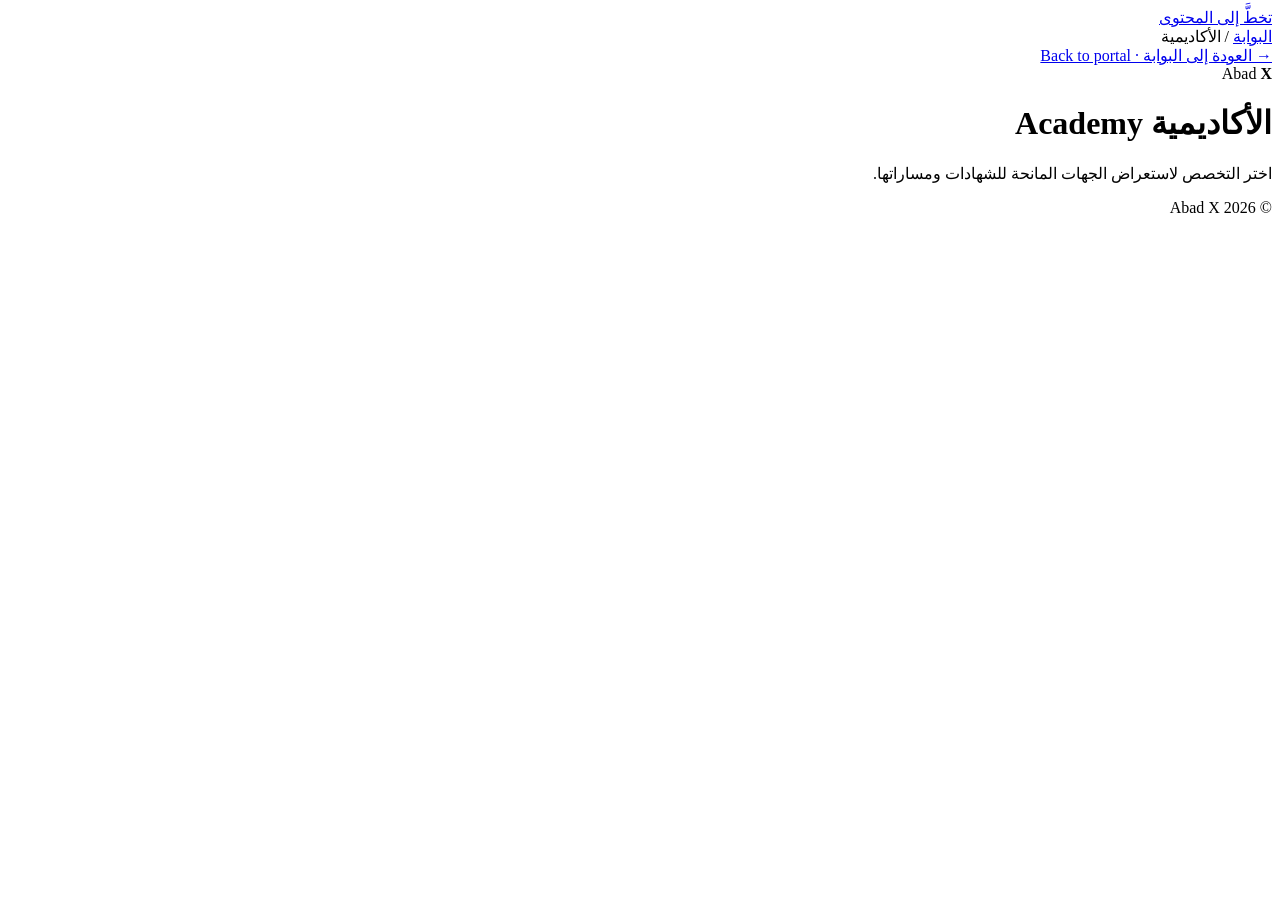
==== academy.html @ d824f5a1 "Bump ?v=83554d6 for labs and topnav cache-bust" ====
<!doctype html><html lang="ar" dir="rtl"><head><meta charset="utf-8"><script>(function(){try{var l=localStorage.getItem("abadx-lang")==="en"?"en":"ar";var h=document.documentElement;h.lang=l;h.dir=l==="en"?"ltr":"rtl";h.setAttribute("data-lang",l)}catch(e){}})()</script><link rel="stylesheet" href="assets/i18n.css"><link rel="stylesheet" href="assets/topnav.css?v=83554d6"><meta name="viewport" content="width=device-width,initial-scale=1">
<title>Abad X | الأكاديمية</title><link rel="icon" href="assets/brand/favicon-32.png" sizes="32x32" type="image/png"><link rel="apple-touch-icon" href="assets/brand/favicon-180.png">
<link href="https://fonts.googleapis.com/css2?family=JetBrains+Mono:wght@400;700&display=swap" rel="stylesheet"><link rel="stylesheet" href="assets/style.css"><link rel="stylesheet" href="assets/academy.css"></head><body data-ax-page="academy">
<a class="skip" href="#main" data-i18n="common.skip">تخطَّ إلى المحتوى</a>
<nav class="topbar" aria-label="مسار التنقل" data-i18n-aria="common.breadcrumb"><div class="crumb"><a href="portal.html" data-i18n="common.portal">البوابة</a> / <span aria-current="page" data-i18n="common.academy">الأكاديمية</span></div><a class="back" href="portal.html"><span class="arr" aria-hidden="true">→</span> العودة إلى البوابة · Back to portal</a></nav>
<main id="main"><header class="head"><div class="wm" aria-hidden="true">Abad <b>X</b></div><h1>الأكاديمية <span class="en">Academy</span></h1><p data-i18n="academy.intro">اختر التخصص لاستعراض الجهات المانحة للشهادات ومساراتها.</p></header>
<ul class="grid" id="list" aria-label="التخصصات" data-i18n-aria="academy.list"></ul></main>
<footer>© 2026 Abad X</footer>
<script src="assets/academy-data.js?v=2"></script><script>
document.getElementById('list').innerHTML=SPECIALTIES.map(s=>`<li><a class="sc" href="specialty.html?s=${s.id}">${emblem(s.icon)}<h2>${s.ar} <span class="en">${s.en}</span></h2><p>${s.dar}<span class="en">${s.den}</span></p><div class="meta"><span>${s.vendors.length} جهات · vendors</span><span class="go" aria-hidden="true">ENTER &gt;</span></div></a></li>`).join('');
</script><script src="assets/topnav.js?v=83554d6"></script><script src="assets/i18n.js"></script></body></html>
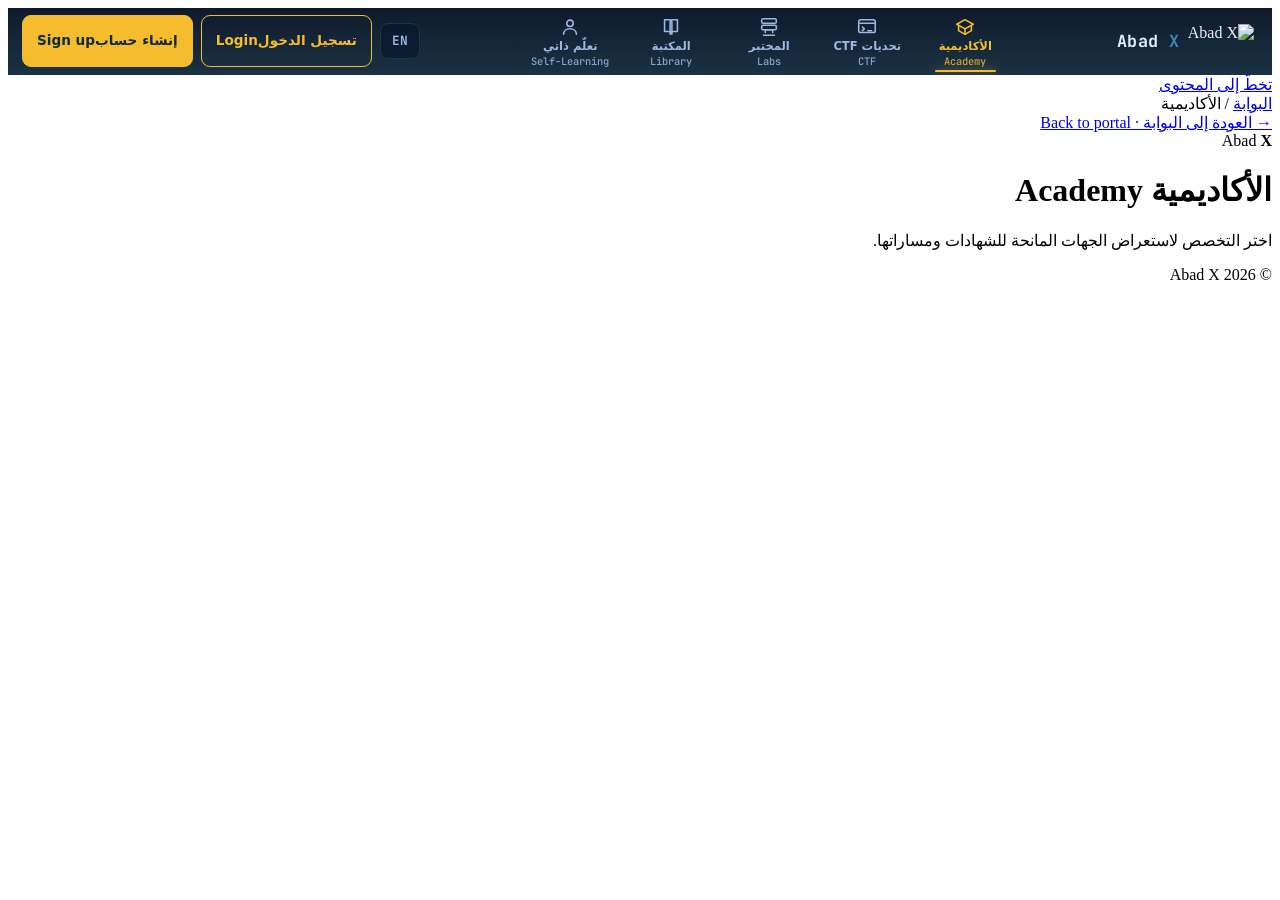
==== commit 83554d6f: "Publish Exam Lab term UI, fullscreen, and site top nav Labs iframe uses /lab/term with mobile keyboa" ====
--- a/academy.html
+++ b/academy.html
@@ -1,4 +1,4 @@
-<!doctype html><html lang="ar" dir="rtl"><head><meta charset="utf-8"><script>(function(){try{var l=localStorage.getItem("abadx-lang")==="en"?"en":"ar";var h=document.documentElement;h.lang=l;h.dir=l==="en"?"ltr":"rtl";h.setAttribute("data-lang",l)}catch(e){}})()</script><link rel="stylesheet" href="assets/i18n.css"><link rel="stylesheet" href="assets/topnav.css?v=83554d6"><meta name="viewport" content="width=device-width,initial-scale=1">
+<!doctype html><html lang="ar" dir="rtl"><head><meta charset="utf-8"><script>(function(){try{var l=localStorage.getItem("abadx-lang")==="en"?"en":"ar";var h=document.documentElement;h.lang=l;h.dir=l==="en"?"ltr":"rtl";h.setAttribute("data-lang",l)}catch(e){}})()</script><link rel="stylesheet" href="assets/i18n.css"><link rel="stylesheet" href="assets/topnav.css"><meta name="viewport" content="width=device-width,initial-scale=1">
 <title>Abad X | الأكاديمية</title><link rel="icon" href="assets/brand/favicon-32.png" sizes="32x32" type="image/png"><link rel="apple-touch-icon" href="assets/brand/favicon-180.png">
 <link href="https://fonts.googleapis.com/css2?family=JetBrains+Mono:wght@400;700&display=swap" rel="stylesheet"><link rel="stylesheet" href="assets/style.css"><link rel="stylesheet" href="assets/academy.css"></head><body data-ax-page="academy">
 <a class="skip" href="#main" data-i18n="common.skip">تخطَّ إلى المحتوى</a>
@@ -8,4 +8,4 @@
 <footer>© 2026 Abad X</footer>
 <script src="assets/academy-data.js?v=2"></script><script>
 document.getElementById('list').innerHTML=SPECIALTIES.map(s=>`<li><a class="sc" href="specialty.html?s=${s.id}">${emblem(s.icon)}<h2>${s.ar} <span class="en">${s.en}</span></h2><p>${s.dar}<span class="en">${s.den}</span></p><div class="meta"><span>${s.vendors.length} جهات · vendors</span><span class="go" aria-hidden="true">ENTER &gt;</span></div></a></li>`).join('');
-</script><script src="assets/topnav.js?v=83554d6"></script><script src="assets/i18n.js"></script></body></html>
+</script><script src="assets/topnav.js"></script><script src="assets/i18n.js"></script></body></html>
--- a/assets/topnav.css
+++ b/assets/topnav.css
@@ -0,0 +1,69 @@
+/* Abad X top nav — TryHackMe-style, gold active #F5BD2D */
+:root{
+  --abad-navy:#0a1628; --abad-navy2:#10293b; --abad-gold:#F5BD2D; --abad-blue:#3f86b3;
+  --abad-line:#1c334d; --abad-text:#e8eefc; --abad-muted:#9db8e0;
+}
+.ax-topnav{position:sticky;top:0;z-index:1000;background:linear-gradient(180deg,rgba(10,22,40,.98),rgba(16,41,59,.96));
+  border-bottom:1px solid var(--abad-line);backdrop-filter:blur(12px);-webkit-backdrop-filter:blur(12px)}
+.ax-topnav-inner{max-width:1280px;margin:0 auto;padding:0 14px;min-height:64px;display:flex;align-items:center;gap:10px}
+.ax-logo{display:flex;align-items:center;gap:8px;text-decoration:none;color:var(--abad-text);flex:none;padding:8px 4px}
+.ax-logo img{height:34px;width:auto;display:block}
+.ax-logo span{font-family:'JetBrains Mono',ui-monospace,monospace;font-weight:700;font-size:1.05rem;letter-spacing:.5px}
+.ax-logo b{color:var(--abad-blue)}
+.ax-tabs{display:flex;align-items:stretch;gap:2px;flex:1;justify-content:center;min-width:0}
+.ax-tab{position:relative;display:flex;flex-direction:column;align-items:center;justify-content:center;gap:3px;
+  min-width:72px;padding:8px 12px;color:var(--abad-muted);text-decoration:none;border:0;background:transparent;
+  font:600 .72rem/1 Cairo,system-ui,sans-serif;cursor:pointer;border-radius:10px;transition:color .15s,background .15s}
+.ax-tab svg{width:22px;height:22px;stroke:currentColor;fill:none;stroke-width:1.7;stroke-linecap:round;stroke-linejoin:round}
+.ax-tab .en{display:block;font-family:'JetBrains Mono',monospace;font-size:.65rem;opacity:.85;font-weight:500}
+.ax-tab:hover{color:#dff2ff;background:rgba(63,134,179,.12)}
+.ax-tab.active{color:var(--abad-gold)}
+.ax-tab.active::after{content:"";position:absolute;left:18%;right:18%;bottom:2px;height:2px;border-radius:2px;background:var(--abad-gold);
+  box-shadow:0 0 8px rgba(245,189,45,.55)}
+.ax-actions{display:flex;align-items:center;gap:8px;flex:none;margin-inline-start:auto}
+.ax-lang{border:1px solid var(--abad-line);background:rgba(6,20,43,.6);color:var(--abad-muted);border-radius:8px;
+  min-width:40px;min-height:36px;padding:4px 10px;font:700 .8rem/1 'JetBrains Mono',monospace;cursor:pointer}
+.ax-lang:hover{border-color:var(--abad-blue);color:#dff2ff}
+.ax-btn{display:inline-flex;align-items:center;justify-content:center;min-height:38px;padding:6px 14px;border-radius:9px;
+  font:700 .85rem/1 Cairo,system-ui,sans-serif;text-decoration:none;white-space:nowrap}
+.ax-btn.login{border:1.5px solid var(--abad-gold);color:var(--abad-gold);background:transparent}
+.ax-btn.login:hover{background:rgba(245,189,45,.1)}
+.ax-btn.signup{border:1.5px solid var(--abad-gold);background:var(--abad-gold);color:#10293b}
+.ax-btn.signup:hover{filter:brightness(1.06)}
+.ax-burger{display:none;border:1px solid var(--abad-line);background:transparent;color:var(--abad-text);
+  width:42px;height:38px;border-radius:9px;cursor:pointer;align-items:center;justify-content:center}
+.ax-burger svg{width:22px;height:22px;stroke:currentColor;fill:none;stroke-width:2}
+/* Labs mega dropdown */
+.ax-drop{position:absolute;top:calc(100% + 6px);left:50%;transform:translateX(-50%);
+  width:min(720px,92vw);background:linear-gradient(180deg,#0d1c30,#10293b);border:1px solid var(--abad-line);
+  border-radius:14px;padding:14px;box-shadow:0 18px 50px rgba(0,0,0,.55);display:none;z-index:1001}
+.ax-tab.has-drop{position:relative}
+.ax-tab.has-drop.open .ax-drop{display:grid;grid-template-columns:1fr 1.2fr;gap:12px}
+.ax-drop h4{margin:0 0 8px;font-size:.95rem;color:#dff2ff}
+.ax-drop p{margin:0;color:var(--abad-muted);font-size:.82rem}
+.ax-drop a{display:block;padding:10px 12px;border-radius:10px;border:1px solid transparent;color:var(--abad-text);text-decoration:none}
+.ax-drop a:hover{border-color:rgba(245,189,45,.45);background:rgba(245,189,45,.06)}
+.ax-drop .path{font-family:'JetBrains Mono',monospace;font-size:.7rem;color:var(--abad-gold);margin-bottom:4px}
+.ax-drop-side{border-inline-start:1px solid var(--abad-line);padding-inline-start:12px}
+.ax-mobile{display:none}
+@media (max-width:900px){
+  .ax-tabs,.ax-actions .ax-btn{display:none}
+  .ax-burger{display:inline-flex}
+  .ax-topnav.open .ax-mobile{display:block}
+  .ax-mobile{position:absolute;left:0;right:0;top:100%;background:#0a1628;border-bottom:1px solid var(--abad-line);padding:10px 14px 16px}
+  .ax-mobile a,.ax-mobile button.ax-mtab{display:flex;align-items:center;gap:10px;width:100%;padding:12px 10px;border:0;border-radius:10px;
+    background:transparent;color:var(--abad-text);text-decoration:none;font:600 .95rem Cairo,system-ui,sans-serif;text-align:start}
+  .ax-mobile a:hover,.ax-mobile button.ax-mtab:hover{background:rgba(63,134,179,.12)}
+  .ax-mobile a.active{color:var(--abad-gold)}
+  .ax-mobile .ax-mactions{display:flex;gap:8px;margin-top:10px}
+  .ax-mobile .ax-mactions .ax-btn{flex:1;display:inline-flex}
+  .ax-mobile .ax-msub{margin:0 0 8px 28px;padding:8px 10px;border-inline-start:2px solid var(--abad-gold);display:block;color:var(--abad-muted);font-size:.85rem}
+}
+body.has-ax-nav{padding-top:0}
+
+/* hide legacy floaters when topnav is mounted */
+body.has-ax-nav > a.out,
+body.has-ax-nav .lang-fab,
+body.has-ax-nav button.lang-toggle,
+body.has-ax-nav #langFab,
+body.has-ax-nav .i18n-fab{display:none!important}
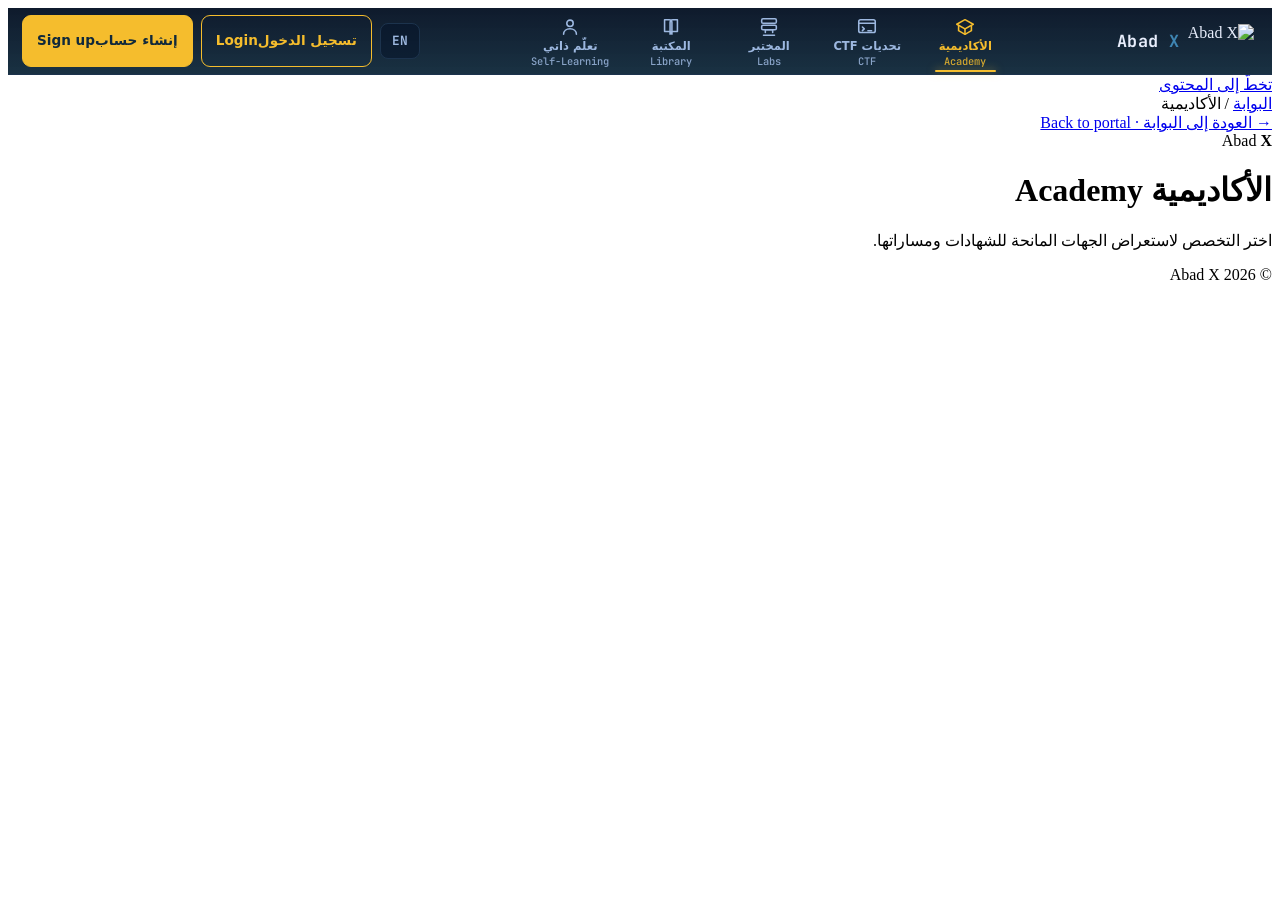
==== commit 421fca62: "Bump ?v=df6350b for DC-1 labs + topnav cache-bust" ====
--- a/academy.html
+++ b/academy.html
@@ -1,4 +1,4 @@
-<!doctype html><html lang="ar" dir="rtl"><head><meta charset="utf-8"><script>(function(){try{var l=localStorage.getItem("abadx-lang")==="en"?"en":"ar";var h=document.documentElement;h.lang=l;h.dir=l==="en"?"ltr":"rtl";h.setAttribute("data-lang",l)}catch(e){}})()</script><link rel="stylesheet" href="assets/i18n.css"><link rel="stylesheet" href="assets/topnav.css"><meta name="viewport" content="width=device-width,initial-scale=1">
+<!doctype html><html lang="ar" dir="rtl"><head><meta charset="utf-8"><script>(function(){try{var l=localStorage.getItem("abadx-lang")==="en"?"en":"ar";var h=document.documentElement;h.lang=l;h.dir=l==="en"?"ltr":"rtl";h.setAttribute("data-lang",l)}catch(e){}})()</script><link rel="stylesheet" href="assets/i18n.css"><link rel="stylesheet" href="assets/topnav.css?v=df6350b"><meta name="viewport" content="width=device-width,initial-scale=1">
 <title>Abad X | الأكاديمية</title><link rel="icon" href="assets/brand/favicon-32.png" sizes="32x32" type="image/png"><link rel="apple-touch-icon" href="assets/brand/favicon-180.png">
 <link href="https://fonts.googleapis.com/css2?family=JetBrains+Mono:wght@400;700&display=swap" rel="stylesheet"><link rel="stylesheet" href="assets/style.css"><link rel="stylesheet" href="assets/academy.css"></head><body data-ax-page="academy">
 <a class="skip" href="#main" data-i18n="common.skip">تخطَّ إلى المحتوى</a>
@@ -8,4 +8,4 @@
 <footer>© 2026 Abad X</footer>
 <script src="assets/academy-data.js?v=2"></script><script>
 document.getElementById('list').innerHTML=SPECIALTIES.map(s=>`<li><a class="sc" href="specialty.html?s=${s.id}">${emblem(s.icon)}<h2>${s.ar} <span class="en">${s.en}</span></h2><p>${s.dar}<span class="en">${s.den}</span></p><div class="meta"><span>${s.vendors.length} جهات · vendors</span><span class="go" aria-hidden="true">ENTER &gt;</span></div></a></li>`).join('');
-</script><script src="assets/topnav.js"></script><script src="assets/i18n.js"></script></body></html>
+</script><script src="assets/topnav.js?v=df6350b"></script><script src="assets/i18n.js"></script></body></html>
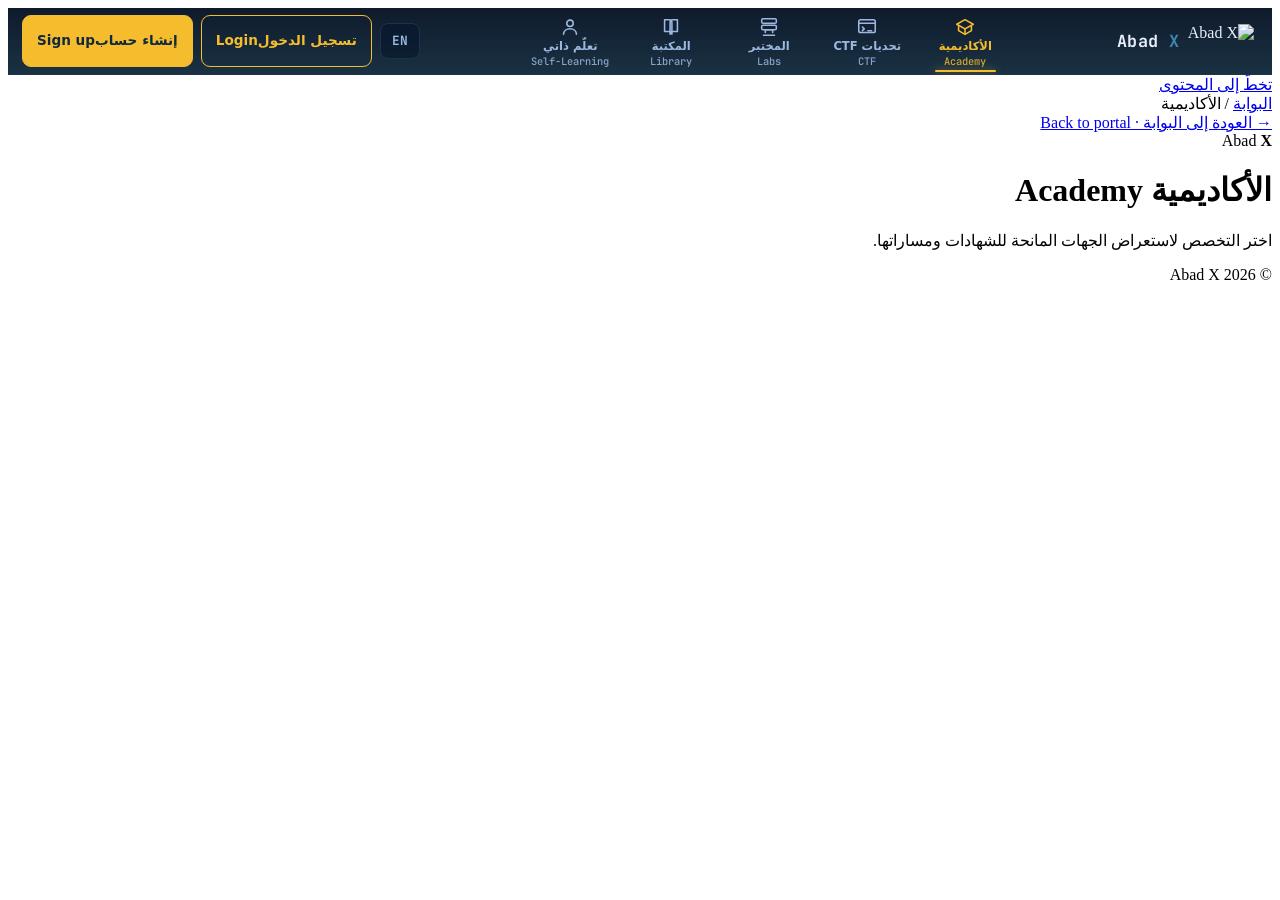
==== commit d952cecc: "Bump ?v=accbd1d for bw theme + DC-6 cache-bust" ====
--- a/academy.html
+++ b/academy.html
@@ -1,6 +1,7 @@
-<!doctype html><html lang="ar" dir="rtl"><head><meta charset="utf-8"><script>(function(){try{var l=localStorage.getItem("abadx-lang")==="en"?"en":"ar";var h=document.documentElement;h.lang=l;h.dir=l==="en"?"ltr":"rtl";h.setAttribute("data-lang",l)}catch(e){}})()</script><link rel="stylesheet" href="assets/i18n.css"><link rel="stylesheet" href="assets/topnav.css?v=df6350b"><meta name="viewport" content="width=device-width,initial-scale=1">
+<!doctype html><html lang="ar" dir="rtl"><head><meta charset="utf-8"><script>(function(){try{var l=localStorage.getItem("abadx-lang")==="en"?"en":"ar";var h=document.documentElement;h.lang=l;h.dir=l==="en"?"ltr":"rtl";h.setAttribute("data-lang",l)}catch(e){}})()</script><link rel="stylesheet" href="assets/i18n.css"><link rel="stylesheet" href="assets/topnav.css?v=accbd1d"><meta name="viewport" content="width=device-width,initial-scale=1">
 <title>Abad X | الأكاديمية</title><link rel="icon" href="assets/brand/favicon-32.png" sizes="32x32" type="image/png"><link rel="apple-touch-icon" href="assets/brand/favicon-180.png">
-<link href="https://fonts.googleapis.com/css2?family=JetBrains+Mono:wght@400;700&display=swap" rel="stylesheet"><link rel="stylesheet" href="assets/style.css"><link rel="stylesheet" href="assets/academy.css"></head><body data-ax-page="academy">
+<link href="https://fonts.googleapis.com/css2?family=JetBrains+Mono:wght@400;700&display=swap" rel="stylesheet"><link rel="stylesheet" href="assets/style.css"><link rel="stylesheet" href="assets/academy.css"><link rel="stylesheet" href="assets/theme-bw.css?v=accbd1d" data-theme="bw">
+</head><body data-ax-page="academy">
 <a class="skip" href="#main" data-i18n="common.skip">تخطَّ إلى المحتوى</a>
 <nav class="topbar" aria-label="مسار التنقل" data-i18n-aria="common.breadcrumb"><div class="crumb"><a href="portal.html" data-i18n="common.portal">البوابة</a> / <span aria-current="page" data-i18n="common.academy">الأكاديمية</span></div><a class="back" href="portal.html"><span class="arr" aria-hidden="true">→</span> العودة إلى البوابة · Back to portal</a></nav>
 <main id="main"><header class="head"><div class="wm" aria-hidden="true">Abad <b>X</b></div><h1>الأكاديمية <span class="en">Academy</span></h1><p data-i18n="academy.intro">اختر التخصص لاستعراض الجهات المانحة للشهادات ومساراتها.</p></header>
@@ -8,4 +9,4 @@
 <footer>© 2026 Abad X</footer>
 <script src="assets/academy-data.js?v=2"></script><script>
 document.getElementById('list').innerHTML=SPECIALTIES.map(s=>`<li><a class="sc" href="specialty.html?s=${s.id}">${emblem(s.icon)}<h2>${s.ar} <span class="en">${s.en}</span></h2><p>${s.dar}<span class="en">${s.den}</span></p><div class="meta"><span>${s.vendors.length} جهات · vendors</span><span class="go" aria-hidden="true">ENTER &gt;</span></div></a></li>`).join('');
-</script><script src="assets/topnav.js?v=df6350b"></script><script src="assets/i18n.js"></script></body></html>
+</script><script src="assets/topnav.js?v=accbd1d"></script><script src="assets/i18n.js"></script></body></html>
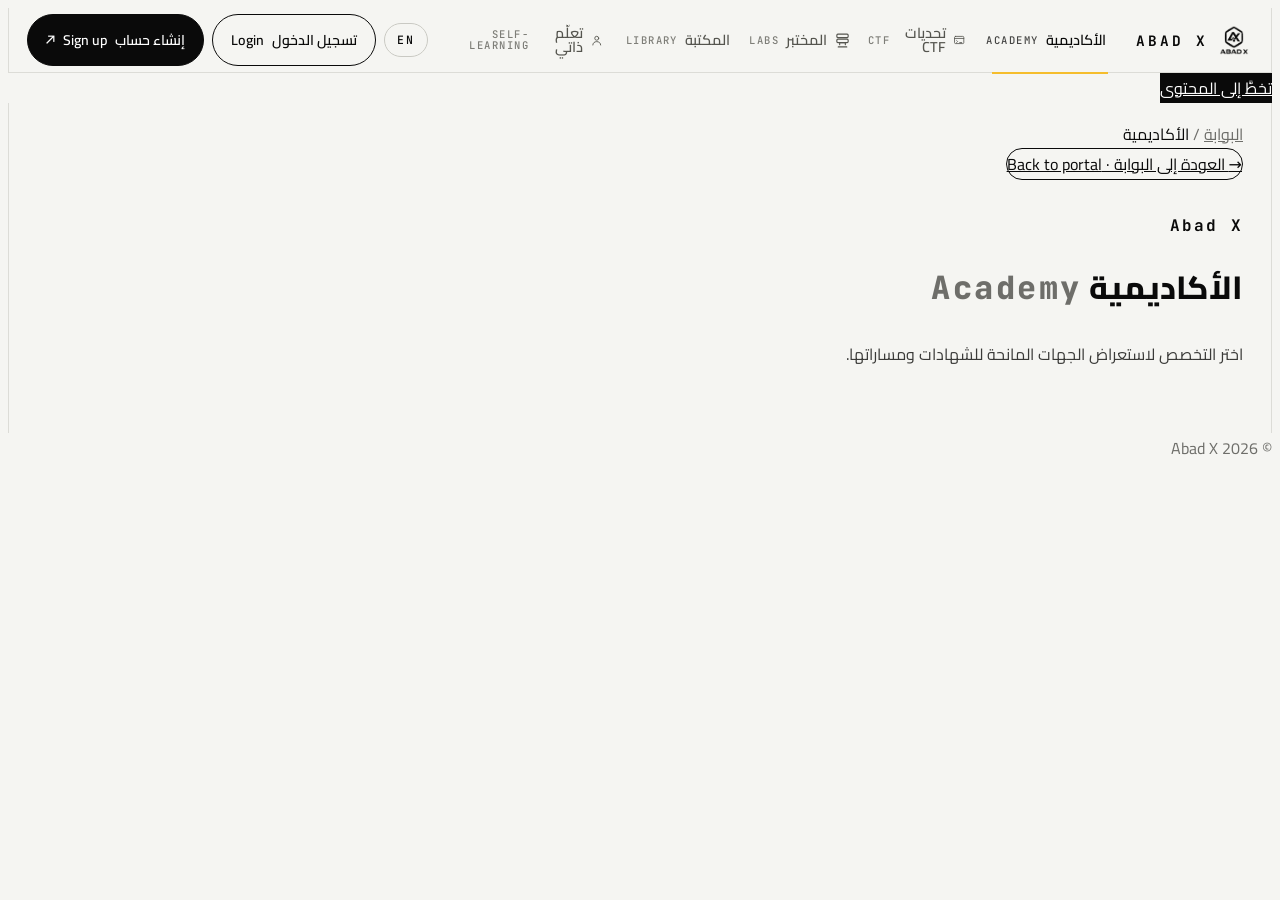
==== commit accbd1d2: "Light editorial (bw) theme across pages + DC-6 lab (card, questions, nav dropdown)" ====
--- a/academy.html
+++ b/academy.html
@@ -1,6 +1,6 @@
-<!doctype html><html lang="ar" dir="rtl"><head><meta charset="utf-8"><script>(function(){try{var l=localStorage.getItem("abadx-lang")==="en"?"en":"ar";var h=document.documentElement;h.lang=l;h.dir=l==="en"?"ltr":"rtl";h.setAttribute("data-lang",l)}catch(e){}})()</script><link rel="stylesheet" href="assets/i18n.css"><link rel="stylesheet" href="assets/topnav.css?v=accbd1d"><meta name="viewport" content="width=device-width,initial-scale=1">
+<!doctype html><html lang="ar" dir="rtl"><head><meta charset="utf-8"><script>(function(){try{var l=localStorage.getItem("abadx-lang")==="en"?"en":"ar";var h=document.documentElement;h.lang=l;h.dir=l==="en"?"ltr":"rtl";h.setAttribute("data-lang",l)}catch(e){}})()</script><link rel="stylesheet" href="assets/i18n.css"><link rel="stylesheet" href="assets/topnav.css?v=df6350b"><meta name="viewport" content="width=device-width,initial-scale=1">
 <title>Abad X | الأكاديمية</title><link rel="icon" href="assets/brand/favicon-32.png" sizes="32x32" type="image/png"><link rel="apple-touch-icon" href="assets/brand/favicon-180.png">
-<link href="https://fonts.googleapis.com/css2?family=JetBrains+Mono:wght@400;700&display=swap" rel="stylesheet"><link rel="stylesheet" href="assets/style.css"><link rel="stylesheet" href="assets/academy.css"><link rel="stylesheet" href="assets/theme-bw.css?v=accbd1d" data-theme="bw">
+<link href="https://fonts.googleapis.com/css2?family=JetBrains+Mono:wght@400;700&display=swap" rel="stylesheet"><link rel="stylesheet" href="assets/style.css"><link rel="stylesheet" href="assets/academy.css"><link rel="stylesheet" href="assets/theme-bw.css?v=bw4" data-theme="bw">
 </head><body data-ax-page="academy">
 <a class="skip" href="#main" data-i18n="common.skip">تخطَّ إلى المحتوى</a>
 <nav class="topbar" aria-label="مسار التنقل" data-i18n-aria="common.breadcrumb"><div class="crumb"><a href="portal.html" data-i18n="common.portal">البوابة</a> / <span aria-current="page" data-i18n="common.academy">الأكاديمية</span></div><a class="back" href="portal.html"><span class="arr" aria-hidden="true">→</span> العودة إلى البوابة · Back to portal</a></nav>
@@ -9,4 +9,4 @@
 <footer>© 2026 Abad X</footer>
 <script src="assets/academy-data.js?v=2"></script><script>
 document.getElementById('list').innerHTML=SPECIALTIES.map(s=>`<li><a class="sc" href="specialty.html?s=${s.id}">${emblem(s.icon)}<h2>${s.ar} <span class="en">${s.en}</span></h2><p>${s.dar}<span class="en">${s.den}</span></p><div class="meta"><span>${s.vendors.length} جهات · vendors</span><span class="go" aria-hidden="true">ENTER &gt;</span></div></a></li>`).join('');
-</script><script src="assets/topnav.js?v=accbd1d"></script><script src="assets/i18n.js"></script></body></html>
+</script><script src="assets/topnav.js?v=df6350b"></script><script src="assets/i18n.js"></script></body></html>
--- a/assets/topnav.css
+++ b/assets/topnav.css
@@ -1,63 +1,77 @@
-/* Abad X top nav — TryHackMe-style, gold active #F5BD2D */
+/* Abad X top nav — light editorial (bw) theme: off-white, black ink, mono labels, gold #F5BD2D accent */
 :root{
-  --abad-navy:#0a1628; --abad-navy2:#10293b; --abad-gold:#F5BD2D; --abad-blue:#3f86b3;
-  --abad-line:#1c334d; --abad-text:#e8eefc; --abad-muted:#9db8e0;
+  --abad-navy:#F5F5F2; --abad-navy2:#FBFBF9; --abad-gold:#F5BD2D; --abad-blue:#0A0A0A;
+  --abad-line:#DCDCD7; --abad-text:#0A0A0A; --abad-muted:#55554F;
+  --ax-mono:'JetBrains Mono','IBM Plex Mono',ui-monospace,SFMono-Regular,Menlo,monospace;
 }
-.ax-topnav{position:sticky;top:0;z-index:1000;background:linear-gradient(180deg,rgba(10,22,40,.98),rgba(16,41,59,.96));
-  border-bottom:1px solid var(--abad-line);backdrop-filter:blur(12px);-webkit-backdrop-filter:blur(12px)}
-.ax-topnav-inner{max-width:1280px;margin:0 auto;padding:0 14px;min-height:64px;display:flex;align-items:center;gap:10px}
-.ax-logo{display:flex;align-items:center;gap:8px;text-decoration:none;color:var(--abad-text);flex:none;padding:8px 4px}
-.ax-logo img{height:34px;width:auto;display:block}
-.ax-logo span{font-family:'JetBrains Mono',ui-monospace,monospace;font-weight:700;font-size:1.05rem;letter-spacing:.5px}
-.ax-logo b{color:var(--abad-blue)}
+.ax-topnav{position:sticky;top:0;z-index:1000;background:rgba(245,245,242,.9);
+  border-bottom:1px solid var(--abad-line);backdrop-filter:saturate(1.2) blur(10px);-webkit-backdrop-filter:blur(10px)}
+.ax-topnav-inner{max-width:1280px;margin:0 auto;padding:0 18px;min-height:64px;display:flex;align-items:center;gap:12px;
+  border-inline:1px solid var(--abad-line)}
+.ax-logo{display:flex;align-items:center;gap:10px;text-decoration:none;color:var(--abad-text);flex:none;padding:8px 4px}
+.ax-logo:hover{text-shadow:none}
+.ax-logo img{height:30px;width:auto;display:block;content:url(brand/abadx-mark-black.png)}
+.ax-logo span{font-family:var(--ax-mono);font-weight:700;font-size:.9rem;letter-spacing:.22em;text-transform:uppercase}
+.ax-logo b{color:var(--abad-text)}
 .ax-tabs{display:flex;align-items:stretch;gap:2px;flex:1;justify-content:center;min-width:0}
-.ax-tab{position:relative;display:flex;flex-direction:column;align-items:center;justify-content:center;gap:3px;
-  min-width:72px;padding:8px 12px;color:var(--abad-muted);text-decoration:none;border:0;background:transparent;
-  font:600 .72rem/1 Cairo,system-ui,sans-serif;cursor:pointer;border-radius:10px;transition:color .15s,background .15s}
-.ax-tab svg{width:22px;height:22px;stroke:currentColor;fill:none;stroke-width:1.7;stroke-linecap:round;stroke-linejoin:round}
-.ax-tab .en{display:block;font-family:'JetBrains Mono',monospace;font-size:.65rem;opacity:.85;font-weight:500}
-.ax-tab:hover{color:#dff2ff;background:rgba(63,134,179,.12)}
-.ax-tab.active{color:var(--abad-gold)}
-.ax-tab.active::after{content:"";position:absolute;left:18%;right:18%;bottom:2px;height:2px;border-radius:2px;background:var(--abad-gold);
-  box-shadow:0 0 8px rgba(245,189,45,.55)}
+.ax-tab{position:relative;display:flex;flex-direction:row;align-items:center;justify-content:center;gap:7px;
+  min-width:0;padding:8px 12px;color:var(--abad-muted);text-decoration:none;border:0;background:transparent;
+  font:600 .9rem/1 Cairo,system-ui,sans-serif;cursor:pointer;border-radius:0;transition:color .15s}
+.ax-tab:hover{text-shadow:none}
+.ax-tab svg{width:17px;height:17px;stroke:currentColor;fill:none;stroke-width:1.6;stroke-linecap:round;stroke-linejoin:round}
+.ax-tab .en{display:inline-block;font-family:var(--ax-mono);font-size:.66rem;opacity:.75;font-weight:500;letter-spacing:.14em;text-transform:uppercase}
+.ax-tab.has-drop > a{flex-direction:row!important;gap:7px!important;align-items:center!important}
+.ax-tab:hover{color:var(--abad-text);background:transparent}
+.ax-tab.active{color:var(--abad-text)}
+.ax-tab.active::after{content:"";position:absolute;left:12px;right:12px;bottom:-12px;height:2px;border-radius:0;background:var(--abad-gold);box-shadow:none}
 .ax-actions{display:flex;align-items:center;gap:8px;flex:none;margin-inline-start:auto}
-.ax-lang{border:1px solid var(--abad-line);background:rgba(6,20,43,.6);color:var(--abad-muted);border-radius:8px;
-  min-width:40px;min-height:36px;padding:4px 10px;font:700 .8rem/1 'JetBrains Mono',monospace;cursor:pointer}
-.ax-lang:hover{border-color:var(--abad-blue);color:#dff2ff}
-.ax-btn{display:inline-flex;align-items:center;justify-content:center;min-height:38px;padding:6px 14px;border-radius:9px;
-  font:700 .85rem/1 Cairo,system-ui,sans-serif;text-decoration:none;white-space:nowrap}
-.ax-btn.login{border:1.5px solid var(--abad-gold);color:var(--abad-gold);background:transparent}
-.ax-btn.login:hover{background:rgba(245,189,45,.1)}
-.ax-btn.signup{border:1.5px solid var(--abad-gold);background:var(--abad-gold);color:#10293b}
-.ax-btn.signup:hover{filter:brightness(1.06)}
-.ax-burger{display:none;border:1px solid var(--abad-line);background:transparent;color:var(--abad-text);
-  width:42px;height:38px;border-radius:9px;cursor:pointer;align-items:center;justify-content:center}
-.ax-burger svg{width:22px;height:22px;stroke:currentColor;fill:none;stroke-width:2}
+.ax-lang{border:1px solid #C9C9C3;background:transparent;color:var(--abad-text);border-radius:999px;
+  min-width:44px;min-height:34px;padding:4px 12px;font:500 .72rem/1 var(--ax-mono);letter-spacing:.14em;cursor:pointer}
+.ax-lang:hover{border-color:var(--abad-text);background:var(--abad-text);color:#fff}
+.ax-btn{display:inline-flex;align-items:center;justify-content:center;gap:8px;min-height:38px;padding:6px 18px;border-radius:999px;
+  font:600 .88rem/1 Cairo,system-ui,sans-serif;text-decoration:none;white-space:nowrap;transition:background .15s,color .15s}
+.ax-btn:hover{text-shadow:none}
+.ax-btn.login{border:1px solid var(--abad-text);color:var(--abad-text);background:transparent}
+.ax-btn.login:hover{background:var(--abad-text);color:#fff}
+.ax-btn.signup{border:1px solid var(--abad-text);background:var(--abad-text);color:#fff}
+.ax-btn.signup::after{content:"↗";font-family:var(--ax-mono);font-size:.95rem;line-height:1}
+.ax-btn.signup:hover{background:#262626;filter:none}
+.ax-burger{display:none;border:1px solid #C9C9C3;background:transparent;color:var(--abad-text);
+  width:40px;height:38px;border-radius:999px;cursor:pointer;align-items:center;justify-content:center}
+.ax-burger svg{width:20px;height:20px;stroke:currentColor;fill:none;stroke-width:1.8}
 /* Labs mega dropdown */
-.ax-drop{position:absolute;top:calc(100% + 6px);left:50%;transform:translateX(-50%);
-  width:min(720px,92vw);background:linear-gradient(180deg,#0d1c30,#10293b);border:1px solid var(--abad-line);
-  border-radius:14px;padding:14px;box-shadow:0 18px 50px rgba(0,0,0,.55);display:none;z-index:1001}
+.ax-drop{position:absolute;top:calc(100% + 12px);left:50%;transform:translateX(-50%);
+  width:min(720px,92vw);background:#FBFBF9;border:1px solid #C9C9C3;
+  border-radius:0;padding:0;box-shadow:0 24px 48px -24px rgba(0,0,0,.25);display:none;z-index:1001;text-align:start}
 .ax-tab.has-drop{position:relative}
-.ax-tab.has-drop.open .ax-drop{display:grid;grid-template-columns:1fr 1.2fr;gap:12px}
-.ax-drop h4{margin:0 0 8px;font-size:.95rem;color:#dff2ff}
-.ax-drop p{margin:0;color:var(--abad-muted);font-size:.82rem}
-.ax-drop a{display:block;padding:10px 12px;border-radius:10px;border:1px solid transparent;color:var(--abad-text);text-decoration:none}
-.ax-drop a:hover{border-color:rgba(245,189,45,.45);background:rgba(245,189,45,.06)}
-.ax-drop .path{font-family:'JetBrains Mono',monospace;font-size:.7rem;color:var(--abad-gold);margin-bottom:4px}
-.ax-drop-side{border-inline-start:1px solid var(--abad-line);padding-inline-start:12px}
+.ax-tab.has-drop.open .ax-drop{display:grid;grid-template-columns:1fr 1.2fr;gap:0}
+.ax-drop > div:first-child{padding:18px;background-image:radial-gradient(#CFCFC9 1px,transparent 1.2px);background-size:14px 14px}
+.ax-drop h4{margin:0 0 8px;font-size:1.05rem;font-weight:800;color:var(--abad-text);display:flex;align-items:center;gap:8px}
+.ax-drop h4::before{content:"";width:8px;height:8px;background:var(--abad-gold);flex:none}
+.ax-drop p{margin:0;color:var(--abad-muted);font-size:.84rem;line-height:1.6}
+.ax-drop a{display:block;padding:12px 16px;border-radius:0;border:0;border-bottom:1px solid var(--abad-line);color:var(--abad-text);text-decoration:none}
+.ax-drop a:last-child{border-bottom:0}
+.ax-drop a:hover{background:#F0F0EB;text-shadow:none}
+.ax-drop strong{font-size:1rem}
+.ax-drop .path{font-family:var(--ax-mono);font-size:.66rem;letter-spacing:.12em;text-transform:uppercase;color:var(--abad-muted);margin-bottom:4px}
+.ax-drop-side{border-inline-start:1px solid var(--abad-line);padding-inline-start:0}
 .ax-mobile{display:none}
 @media (max-width:900px){
   .ax-tabs,.ax-actions .ax-btn{display:none}
   .ax-burger{display:inline-flex}
+  .ax-topnav-inner{border-inline:0}
   .ax-topnav.open .ax-mobile{display:block}
-  .ax-mobile{position:absolute;left:0;right:0;top:100%;background:#0a1628;border-bottom:1px solid var(--abad-line);padding:10px 14px 16px}
-  .ax-mobile a,.ax-mobile button.ax-mtab{display:flex;align-items:center;gap:10px;width:100%;padding:12px 10px;border:0;border-radius:10px;
-    background:transparent;color:var(--abad-text);text-decoration:none;font:600 .95rem Cairo,system-ui,sans-serif;text-align:start}
-  .ax-mobile a:hover,.ax-mobile button.ax-mtab:hover{background:rgba(63,134,179,.12)}
-  .ax-mobile a.active{color:var(--abad-gold)}
-  .ax-mobile .ax-mactions{display:flex;gap:8px;margin-top:10px}
-  .ax-mobile .ax-mactions .ax-btn{flex:1;display:inline-flex}
-  .ax-mobile .ax-msub{margin:0 0 8px 28px;padding:8px 10px;border-inline-start:2px solid var(--abad-gold);display:block;color:var(--abad-muted);font-size:.85rem}
+  .ax-mobile{position:absolute;left:0;right:0;top:100%;background:#F5F5F2;border-bottom:1px solid var(--abad-line);padding:6px 0 16px;box-shadow:0 20px 40px -24px rgba(0,0,0,.25)}
+  .ax-mobile a,.ax-mobile button.ax-mtab{display:flex;align-items:center;gap:10px;width:100%;padding:14px 18px;border:0;border-bottom:1px solid var(--abad-line);border-radius:0;
+    background:transparent;color:var(--abad-text);text-decoration:none;font:600 .98rem Cairo,system-ui,sans-serif;text-align:start}
+  .ax-mobile a svg{width:18px;height:18px;stroke:currentColor;fill:none;stroke-width:1.6}
+  .ax-mobile a:hover,.ax-mobile button.ax-mtab:hover{background:#F0F0EB}
+  .ax-mobile a.active{color:var(--abad-text);box-shadow:inset 3px 0 0 var(--abad-gold)}
+  [dir=rtl] .ax-mobile a.active{box-shadow:inset -3px 0 0 var(--abad-gold)}
+  .ax-mobile .ax-mactions{display:flex;gap:8px;margin-top:14px;padding:0 18px}
+  .ax-mobile .ax-mactions .ax-btn{flex:1;display:inline-flex;border-bottom:1px solid var(--abad-text);padding:12px 14px}
+  .ax-mobile .ax-msub{margin:0;padding:10px 18px;padding-inline-start:46px;border-inline-start:0;display:block;color:var(--abad-muted);
+    font:500 .72rem var(--ax-mono)!important;letter-spacing:.12em;text-transform:uppercase}
 }
 body.has-ax-nav{padding-top:0}
 
@@ -67,3 +81,5 @@
 body.has-ax-nav button.lang-toggle,
 body.has-ax-nav #langFab,
 body.has-ax-nav .i18n-fab{display:none!important}
+/* the top nav carries its own AR/EN switch; hide the legacy floating one */
+body.has-ax-nav .abx-lang{display:none!important}
--- a/assets/theme-bw.css
+++ b/assets/theme-bw.css
@@ -0,0 +1,354 @@
+/* =====================================================================
+   Abad X — "bw" light editorial theme (approved mockup: mockups/bw-home.html)
+   Off-white paper, black ink + black logo, mono uppercase labels,
+   thin gray grid lines, black pill buttons, gold #F5BD2D used sparingly,
+   dark terminal / Kali frames kept as contrast islands.
+   Loaded LAST in <head> on every page so it overrides page styles without
+   touching page markup, scripts, questions or functionality.
+   ===================================================================== */
+@import url("https://fonts.googleapis.com/css2?family=Cairo:wght@400;500;600;700;800;900&family=JetBrains+Mono:wght@400;500;700&display=swap");
+:root{
+  --bw-bg:#F5F5F2; --bw-paper:#FBFBF9; --bw-ink:#0A0A0A; --bw-ink2:#3A3A38; --bw-muted:#6E6E6A;
+  --bw-line:#DCDCD7; --bw-line2:#C9C9C3; --bw-gold:#F5BD2D; --bw-term:#0B0B0C; --bw-term-line:#232326;
+  --bw-mono:'JetBrains Mono','IBM Plex Mono',ui-monospace,SFMono-Regular,Menlo,monospace;
+  /* repoint legacy page tokens */
+  --bg:#F5F5F2; --txt:#0A0A0A; --neon:#0A0A0A; --b:#0A0A0A; --b2:#0A0A0A; --mut:#6E6E6A;
+  --mono:'JetBrains Mono','IBM Plex Mono',ui-monospace,SFMono-Regular,Menlo,monospace;
+  --panel:#FBFBF9; --ok:#1F8A4C; --no:#C62828;
+}
+html{background:var(--bw-bg);color-scheme:light}
+body{background:var(--bw-bg)!important;color:var(--bw-ink)!important;font-family:Cairo,system-ui,sans-serif}
+body::after,body:after{display:none!important;content:none!important}
+::selection{background:var(--bw-gold);color:var(--bw-ink)}
+a{color:var(--bw-ink)}
+a:hover{text-shadow:none!important}
+:focus-visible{outline:2px solid var(--bw-ink);outline-offset:3px}
+img[src*="brand/abadx-mark.png"]{content:url(brand/abadx-mark-black.png);filter:none!important}
+img[src*="brand/abadx-logo.png"]{content:url(brand/abadx-logo-black.png);filter:none!important}
+
+/* shared bits ---------------------------------------------------------- */
+.en:not(.i18n-en){color:var(--bw-muted)!important;font-family:var(--bw-mono);letter-spacing:.08em}
+.wm{color:var(--bw-ink)!important;text-shadow:none!important;font-family:var(--bw-mono)!important;letter-spacing:.14em!important;font-weight:700}
+.wm b{color:var(--bw-ink)!important;text-shadow:none!important}
+.wm small{color:var(--bw-muted)!important}
+.back,.lnk,.out{color:var(--bw-ink)!important;background:transparent!important;border:1px solid var(--bw-ink)!important;border-radius:999px!important;font-family:Cairo,system-ui,sans-serif}
+.back:hover,.lnk:hover,.out:hover{background:var(--bw-ink)!important;color:#fff!important}
+.emb{filter:none!important}
+.emb .fr{fill:var(--bw-paper)!important;stroke:var(--bw-ink)!important}
+.emb .fr2{stroke:var(--bw-line2)!important;stroke-opacity:1!important}
+.emb .gl{stroke:var(--bw-ink)!important}
+.crumb,.crumb a{color:var(--bw-muted)!important}
+.crumb span[aria-current]{color:var(--bw-ink)!important}
+footer{color:var(--bw-muted)!important}
+/* floating language button on pages without the top nav */
+.abx-lang{background:var(--bw-bg)!important;color:var(--bw-ink)!important;border:1px solid var(--bw-ink)!important;box-shadow:none!important;
+  font:500 .72rem/1 var(--bw-mono)!important;letter-spacing:.14em!important}
+.abx-lang:hover{background:var(--bw-ink)!important;color:#fff!important}
+
+/* ===================== LABS ===================== */
+body[data-ax-page=labs]{background:var(--bw-bg)!important}
+body[data-ax-page=labs] .wrap{max-width:1240px;border-inline:1px solid var(--bw-line);padding:36px 28px 64px;min-height:calc(100vh - 64px)}
+body[data-ax-page=labs] .top{border-bottom:1px solid var(--bw-line);padding-bottom:18px;margin-bottom:24px}
+body[data-ax-page=labs] .brand{font-family:var(--bw-mono);color:var(--bw-ink);font-size:1.05rem;letter-spacing:.18em;text-transform:uppercase;display:flex;align-items:center;gap:10px}
+body[data-ax-page=labs] .brand::before{content:"";width:9px;height:9px;background:var(--bw-gold);flex:none}
+body[data-ax-page=labs] .brand b{color:var(--bw-ink)}
+body[data-ax-page=labs] .brand span{font-family:Cairo,system-ui,sans-serif;letter-spacing:0;text-transform:none;font-weight:800;font-size:1.25rem}
+body[data-ax-page=labs] .draft{border-color:var(--bw-line2);color:var(--bw-muted)}
+body[data-ax-page=labs] .prov{background:var(--bw-paper);backdrop-filter:none;border:1px solid var(--bw-line2);border-radius:0;box-shadow:none;padding:24px 24px 26px}
+body[data-ax-page=labs] .prov>h2{font-weight:800;font-size:1.6rem}
+body[data-ax-page=labs] .prov>h2 .tag{background:var(--bw-ink);color:#fff;border-radius:0;letter-spacing:.14em;font-weight:500;padding:3px 9px}
+body[data-ax-page=labs] .prov>.sub{color:var(--bw-muted)}
+body[data-ax-page=labs] .track{border-inline-start:1px solid var(--bw-line2);margin-inline-start:4px;padding-inline-start:18px;margin-bottom:18px}
+body[data-ax-page=labs] .track>h3{color:var(--bw-ink);font-family:var(--bw-mono);font-size:.78rem;letter-spacing:.16em;text-transform:uppercase;font-weight:500;display:flex;align-items:center;gap:9px}
+body[data-ax-page=labs] .track>h3::before{content:"";width:7px;height:7px;background:var(--bw-gold)}
+body[data-ax-page=labs] .labrow{gap:0;border:1px solid var(--bw-line);background-image:radial-gradient(#CFCFC9 1px,transparent 1.2px);background-size:16px 16px;padding:14px;gap:14px}
+body[data-ax-page=labs] .lab{background:var(--bw-paper);border:1px solid var(--bw-line2);border-radius:0;padding:20px}
+body[data-ax-page=labs] .lab:hover{border-color:var(--bw-ink);transform:translateY(-2px)}
+body[data-ax-page=labs] .lab h4{font-size:1.35rem;font-weight:800;direction:ltr;text-align:start}
+body[data-ax-page=labs] [dir=rtl] .lab h4,html[dir=rtl] body[data-ax-page=labs] .lab h4{text-align:right}
+body[data-ax-page=labs] .lab .en:not(.i18n-en){color:var(--bw-muted)!important;font-size:.7rem;letter-spacing:.12em;text-transform:uppercase;margin-top:6px}
+body[data-ax-page=labs] .lab p{color:var(--bw-ink2)}
+body[data-ax-page=labs] .lab p b{color:var(--bw-ink)}
+body[data-ax-page=labs] .badge{border:1px solid var(--bw-line2);border-radius:0;background:var(--bw-bg);color:var(--bw-ink2);font-family:var(--bw-mono);font-size:.66rem;letter-spacing:.08em;text-transform:uppercase;padding:3px 8px}
+body[data-ax-page=labs] .enter,body[data-ax-page=labs] .btn,body[data-ax-page=labs] .fs-btn{background:var(--bw-ink);color:#fff;border:1px solid var(--bw-ink);border-radius:999px;font-family:var(--bw-mono);font-weight:500;letter-spacing:.1em;text-transform:uppercase;font-size:.74rem;padding:9px 18px;filter:none}
+body[data-ax-page=labs] .enter::after{content:"↗";margin-inline-start:8px;font-size:.95rem}
+body[data-ax-page=labs] .enter:hover,body[data-ax-page=labs] .btn:hover,body[data-ax-page=labs] .fs-btn:hover{background:#262626;filter:none}
+body[data-ax-page=labs] .enter span,body[data-ax-page=labs] .btn span,body[data-ax-page=labs] .fs-btn span,body[data-ax-page=labs] .qs-toggle span,body[data-ax-page=labs] .fs-exit span{font-family:Cairo,system-ui,sans-serif;letter-spacing:0;text-transform:none;font-size:.9rem;font-weight:600}
+body[data-ax-page=labs] .btn.sec{background:transparent;color:var(--bw-ink)}
+body[data-ax-page=labs] .btn.sec:hover{background:var(--bw-ink);color:#fff}
+body[data-ax-page=labs] .card{background:var(--bw-paper);border:1px solid var(--bw-line2);border-radius:0}
+body[data-ax-page=labs] .card h3{font-weight:800}
+body[data-ax-page=labs] .card .en:not(.i18n-en){color:var(--bw-muted)!important;font-size:.7rem;letter-spacing:.12em;text-transform:uppercase}
+body[data-ax-page=labs] .hint{color:var(--bw-ink2)}
+body[data-ax-page=labs] .status{color:var(--bw-muted);font-family:var(--bw-mono);font-size:.72rem;letter-spacing:.06em}
+body[data-ax-page=labs] .closebar button{background:transparent;color:var(--bw-ink);border:1px solid var(--bw-ink);border-radius:999px;font-family:Cairo,system-ui,sans-serif;padding:6px 16px}
+body[data-ax-page=labs] .closebar button:hover{background:var(--bw-ink);color:#fff}
+/* Kali frame: dark island */
+body[data-ax-page=labs] .frame-wrap{background:var(--bw-term);border:1px solid #000;border-radius:10px;box-shadow:0 30px 60px -32px rgba(0,0,0,.45)}
+body[data-ax-page=labs] .frame-wrap::before{content:"● ● ●  KALI · /LAB/TERM";display:block;padding:8px 14px;border-bottom:1px solid var(--bw-term-line);font-family:var(--bw-mono);font-size:.66rem;letter-spacing:.14em;color:#8C8C88;direction:ltr;text-align:left;background:var(--bw-term)}
+body[data-ax-page=labs] .frame-wrap iframe{background:#000}
+/* questions */
+body[data-ax-page=labs] .qs{scrollbar-color:var(--bw-line2) transparent}
+body[data-ax-page=labs] .q{background:var(--bw-bg);border:1px solid var(--bw-line);border-radius:0}
+body[data-ax-page=labs] .q h5{color:var(--bw-ink);font-weight:800}
+body[data-ax-page=labs] .q .meta{color:var(--bw-muted);font-family:var(--bw-mono);letter-spacing:.08em;text-transform:uppercase}
+body[data-ax-page=labs] .q .enline{color:var(--bw-ink2)}
+/* exam stage + fullscreen */
+body[data-ax-page=labs] .exam-stage{background:transparent;border-radius:0}
+body[data-ax-page=labs] .qs-toggle{background:#fff;color:var(--bw-ink);border:1px solid var(--bw-ink);border-radius:999px;font-family:var(--bw-mono)}
+body[data-ax-page=labs] .fs-exit{background:var(--bw-gold);color:var(--bw-ink);border:1px solid var(--bw-gold);border-radius:999px;font-family:var(--bw-mono)}
+body[data-ax-page=labs] .exam-stage:fullscreen,body[data-ax-page=labs] .exam-stage.fs-css{background:var(--bw-term)}
+body[data-ax-page=labs] .exam-stage:-webkit-full-screen{background:var(--bw-term)}
+body[data-ax-page=labs] .exam-stage:fullscreen .card.stage-kali,body[data-ax-page=labs] .exam-stage.fs-css .card.stage-kali{background:transparent;border-color:transparent;padding:0}
+body[data-ax-page=labs] .exam-stage:fullscreen .stage-qs,body[data-ax-page=labs] .exam-stage.fs-css .stage-qs{background:rgba(251,251,249,.98);border:1px solid var(--bw-line2);border-radius:0;box-shadow:0 20px 60px rgba(0,0,0,.5)}
+body[data-ax-page=labs] .exam-stage:-webkit-full-screen .stage-qs{background:rgba(251,251,249,.98);border:1px solid var(--bw-line2);border-radius:0}
+body[data-ax-page=labs] .exam-stage:fullscreen .frame-wrap::before,body[data-ax-page=labs] .exam-stage.fs-css .frame-wrap::before{display:none}
+
+/* ===================== PORTAL ===================== */
+body[data-ax-page=portal] #stage{max-width:1240px;border-inline:1px solid var(--bw-line);padding:64px 32px 80px}
+body[data-ax-page=portal] .wm{margin-bottom:72px;font-size:clamp(2.6rem,8vw,5rem)!important}
+body[data-ax-page=portal] .wm .wml{height:min(130px,24vw)}
+body[data-ax-page=portal] .wm small{font-family:Cairo,sans-serif!important;letter-spacing:0!important;font-size:1.05rem}
+body[data-ax-page=portal] .cards{gap:1px;padding:1px}
+body[data-ax-page=portal] .pc{outline:1px solid var(--bw-line2)}
+body[data-ax-page=portal] .pc{background:var(--bw-paper);backdrop-filter:none;-webkit-backdrop-filter:none;border:0;border-radius:0;color:var(--bw-ink);box-shadow:none;padding:28px 24px}
+body[data-ax-page=portal] .pc h2{font-weight:800;color:var(--bw-ink)}
+body[data-ax-page=portal] .pc .en:not(.i18n-en){color:var(--bw-muted)!important;font-size:.7rem;letter-spacing:.14em;text-transform:uppercase}
+body[data-ax-page=portal] .pc p{color:var(--bw-ink2)}
+body[data-ax-page=portal] .pc.on{border:0;box-shadow:none}
+body[data-ax-page=portal] .pc.on:hover,body[data-ax-page=portal] .pc.on:focus-visible{transform:none;background:#fff;box-shadow:inset 0 2px 0 var(--bw-gold);border:0}
+body[data-ax-page=portal] .pc.on .go{background:var(--bw-ink);color:#fff;border-radius:999px;font-weight:500;letter-spacing:.12em;text-transform:uppercase;font-size:.72rem;padding:8px 16px}
+body[data-ax-page=portal] .pc.soon{border:0;opacity:1;background:var(--bw-bg)}
+body[data-ax-page=portal] .pc.soon h2,body[data-ax-page=portal] .pc.soon p{color:var(--bw-muted)}
+body[data-ax-page=portal] .pc .sb{border:1px dashed var(--bw-line2);color:var(--bw-muted);border-radius:999px;font-family:var(--bw-mono);font-size:.7rem;letter-spacing:.12em;text-transform:uppercase}
+body[data-ax-page=portal] .pc .ic{background:var(--bw-bg);border:1px solid var(--bw-line2);border-radius:0}
+body[data-ax-page=portal] .wires{display:none}
+
+/* ===================== ACADEMY / SPECIALTY / VENDOR (academy.css) ===================== */
+body[data-ax-page=academy] main,body[data-ax-page=specialty] main,body[data-ax-page=vendor] main{max-width:1240px;border-inline:1px solid var(--bw-line);padding:36px 28px 48px}
+body[data-ax-page=academy] .topbar,body[data-ax-page=specialty] .topbar,body[data-ax-page=vendor] .topbar{max-width:1240px;border-inline:1px solid var(--bw-line);padding:16px 28px 0}
+:is(body[data-ax-page=academy],body[data-ax-page=specialty],body[data-ax-page=vendor]) .head h1{font-weight:800}
+:is(body[data-ax-page=academy],body[data-ax-page=specialty],body[data-ax-page=vendor]) .head p{color:var(--bw-ink2)!important}
+:is(body[data-ax-page=academy],body[data-ax-page=specialty],body[data-ax-page=vendor]) .sc{background:var(--bw-paper)!important;backdrop-filter:none!important;-webkit-backdrop-filter:none!important;border:1px solid var(--bw-line2)!important;border-radius:0!important;box-shadow:none!important;color:var(--bw-ink)!important}
+:is(body[data-ax-page=academy],body[data-ax-page=specialty],body[data-ax-page=vendor]) a.sc:hover,:is(body[data-ax-page=academy],body[data-ax-page=specialty],body[data-ax-page=vendor]) a.sc:focus-visible{transform:translateY(-2px)!important;border-color:var(--bw-ink)!important;box-shadow:none!important}
+:is(body[data-ax-page=academy],body[data-ax-page=specialty],body[data-ax-page=vendor]) .sc h2{font-weight:800}
+:is(body[data-ax-page=academy],body[data-ax-page=specialty],body[data-ax-page=vendor]) .sc p{color:var(--bw-ink2)!important}
+:is(body[data-ax-page=academy],body[data-ax-page=specialty],body[data-ax-page=vendor]) .meta{color:var(--bw-muted)}
+:is(body[data-ax-page=academy],body[data-ax-page=specialty],body[data-ax-page=vendor]) .go{background:var(--bw-ink)!important;color:#fff!important;border-radius:999px!important;font-weight:500!important;letter-spacing:.1em;text-transform:uppercase;font-size:.72rem;padding:5px 14px!important}
+:is(body[data-ax-page=academy],body[data-ax-page=specialty],body[data-ax-page=vendor]) .vc .soon,:is(body[data-ax-page=academy],body[data-ax-page=specialty],body[data-ax-page=vendor]) .cc .soon{color:var(--bw-muted)!important;border-color:var(--bw-line2)!important;font-family:var(--bw-mono);letter-spacing:.08em}
+:is(body[data-ax-page=academy],body[data-ax-page=specialty],body[data-ax-page=vendor]) .badge{background:var(--bw-bg)!important;border:1px solid var(--bw-line2)!important;border-radius:0!important;box-shadow:none!important}
+:is(body[data-ax-page=academy],body[data-ax-page=specialty],body[data-ax-page=vendor]) .badge img{filter:brightness(0)!important}
+:is(body[data-ax-page=academy],body[data-ax-page=specialty],body[data-ax-page=vendor]) .badge.mono{color:var(--bw-ink)!important;text-shadow:none!important}
+:is(body[data-ax-page=academy],body[data-ax-page=specialty],body[data-ax-page=vendor]) .tag{color:var(--bw-ink2)!important;background:var(--bw-bg)!important;border:1px solid var(--bw-line2)!important;border-radius:0!important}
+:is(body[data-ax-page=academy],body[data-ax-page=specialty],body[data-ax-page=vendor]) .tag.more{color:var(--bw-muted)!important}
+:is(body[data-ax-page=academy],body[data-ax-page=specialty],body[data-ax-page=vendor]) .empty{border-color:var(--bw-line2)!important;color:var(--bw-muted)!important}
+:is(body[data-ax-page=academy],body[data-ax-page=specialty],body[data-ax-page=vendor]) .cc .code{color:var(--bw-ink)!important}
+:is(body[data-ax-page=academy],body[data-ax-page=specialty],body[data-ax-page=vendor]) .cc .full,:is(body[data-ax-page=academy],body[data-ax-page=specialty],body[data-ax-page=vendor]) .cc .off{color:var(--bw-muted)!important}
+:is(body[data-ax-page=academy],body[data-ax-page=specialty],body[data-ax-page=vendor]) .cc .off bdi{color:var(--bw-ink)!important}
+:is(body[data-ax-page=academy],body[data-ax-page=specialty],body[data-ax-page=vendor]) .lvl{background:transparent!important;box-shadow:none!important;font-family:var(--bw-mono);font-size:.68rem!important;letter-spacing:.08em}
+:is(body[data-ax-page=academy],body[data-ax-page=specialty],body[data-ax-page=vendor]) .lvl.lB{color:#3A3A38!important;border-color:var(--bw-line2)!important}
+:is(body[data-ax-page=academy],body[data-ax-page=specialty],body[data-ax-page=vendor]) .lvl.lI{color:var(--bw-ink)!important;border-color:var(--bw-ink)!important}
+:is(body[data-ax-page=academy],body[data-ax-page=specialty],body[data-ax-page=vendor]) .lvl.lA{color:var(--bw-ink)!important;border-color:var(--bw-gold)!important;background:rgba(245,189,45,.18)!important}
+:is(body[data-ax-page=academy],body[data-ax-page=specialty],body[data-ax-page=vendor]) .offl{color:var(--bw-ink)!important;border:1px solid var(--bw-ink)!important;border-radius:999px!important}
+:is(body[data-ax-page=academy],body[data-ax-page=specialty],body[data-ax-page=vendor]) .offl:hover,:is(body[data-ax-page=academy],body[data-ax-page=specialty],body[data-ax-page=vendor]) .offl:focus-visible{background:var(--bw-ink)!important;color:#fff!important}
+:is(body[data-ax-page=academy],body[data-ax-page=specialty],body[data-ax-page=vendor]) .filter button{color:var(--bw-ink2)!important;background:transparent!important;border:1px solid var(--bw-line2)!important}
+:is(body[data-ax-page=academy],body[data-ax-page=specialty],body[data-ax-page=vendor]) .filter button b{color:var(--bw-muted)!important}
+:is(body[data-ax-page=academy],body[data-ax-page=specialty],body[data-ax-page=vendor]) .filter button[aria-pressed=true]{color:#fff!important;background:var(--bw-ink)!important;border-color:var(--bw-ink)!important}
+:is(body[data-ax-page=academy],body[data-ax-page=specialty],body[data-ax-page=vendor]) .filter button[aria-pressed=true] b{color:var(--bw-gold)!important}
+:is(body[data-ax-page=academy],body[data-ax-page=specialty],body[data-ax-page=vendor]) .skip{background:var(--bw-ink)!important;color:#fff!important}
+:is(body[data-ax-page=academy],body[data-ax-page=specialty],body[data-ax-page=vendor]) .cc.hl{animation:none!important;box-shadow:0 0 0 2px var(--bw-gold)!important}
+/* roadmap keeps its dark circuit board as a contrast island */
+body .rm{border-radius:10px!important;border-color:#000!important;box-shadow:0 30px 60px -36px rgba(0,0,0,.5)!important}
+
+/* ===================== CTF / LIBRARY ===================== */
+body[data-ax-page=ctf],body[data-ax-page=library]{background-image:radial-gradient(#D3D3CD 1px,transparent 1.2px)!important;background-size:18px 18px!important}
+body[data-ax-page=ctf] .card,body[data-ax-page=library] .card{background:var(--bw-paper);backdrop-filter:none;border:1px solid var(--bw-line2);border-radius:0;box-shadow:none}
+body[data-ax-page=ctf] .card img,body[data-ax-page=library] .card img{filter:none}
+body[data-ax-page=ctf] h2,body[data-ax-page=library] h2{font-weight:800}
+body[data-ax-page=ctf] .uc,body[data-ax-page=library] .uc{border:1px solid var(--bw-line2);color:var(--bw-ink2);font-family:var(--bw-mono);font-size:.72rem;letter-spacing:.14em;text-transform:uppercase}
+body[data-ax-page=ctf] .uc::before,body[data-ax-page=library] .uc::before{content:"";display:inline-block;width:7px;height:7px;background:var(--bw-gold);margin-inline-end:8px;vertical-align:1px}
+body[data-ax-page=ctf] .cur,body[data-ax-page=library] .cur{background:var(--bw-gold)}
+
+/* ===================== SELF-LEARNING ===================== */
+body[data-ax-page=self-learning] main{max-width:1240px;border-inline:1px solid var(--bw-line)}
+body[data-ax-page=self-learning] .topbar{color:var(--bw-muted)}
+body[data-ax-page=self-learning] .topbar a{color:var(--bw-ink2)}
+body[data-ax-page=self-learning] .head h1 .en:not(.i18n-en){color:var(--bw-muted)!important;text-transform:uppercase;letter-spacing:.16em!important;font-size:.8rem!important}
+body[data-ax-page=self-learning] .chips button{background:transparent;border:1px solid var(--bw-line2);color:var(--bw-ink2);box-shadow:none}
+body[data-ax-page=self-learning] .chips button svg{stroke:currentColor}
+body[data-ax-page=self-learning] .chips button[aria-selected=true]{background:var(--bw-ink);border-color:var(--bw-ink);color:#fff;box-shadow:none}
+body[data-ax-page=self-learning] .sec-head h2{font-weight:800}
+body[data-ax-page=self-learning] .sec-head h2::before{content:"";display:inline-block;width:8px;height:8px;background:var(--bw-gold);margin-inline-end:10px;vertical-align:3px}
+body[data-ax-page=self-learning] .grid{gap:1px;padding:1px}
+body[data-ax-page=self-learning] .room{outline:1px solid var(--bw-line2)}
+body[data-ax-page=self-learning] .room{background:var(--bw-paper);backdrop-filter:none;border:0;border-radius:0;color:var(--bw-ink);box-shadow:none}
+body[data-ax-page=self-learning] .room:hover,body[data-ax-page=self-learning] .room:focus-visible{transform:none;background:#fff;box-shadow:inset 0 2px 0 var(--bw-gold);border:0}
+body[data-ax-page=self-learning] .room h3{font-weight:800}
+body[data-ax-page=self-learning] .room p{color:var(--bw-ink2)}
+body[data-ax-page=self-learning] .room .ic{background:var(--bw-bg);border:1px solid var(--bw-line2);border-radius:0}
+body[data-ax-page=self-learning] .room .ic svg{stroke:var(--bw-ink)}
+body[data-ax-page=self-learning] .pill{border-color:var(--bw-line2);color:var(--bw-ink2);border-radius:0;font-family:var(--bw-mono);letter-spacing:.06em}
+body[data-ax-page=self-learning] .pill.dif{border-color:var(--bw-ink);color:var(--bw-ink)}
+body[data-ax-page=self-learning] .pbar{background:var(--bw-line);border-radius:0;height:4px}
+body[data-ax-page=self-learning] .pbar i{background:var(--bw-ink);box-shadow:none}
+body[data-ax-page=self-learning] .pct{color:var(--bw-muted)}
+body[data-ax-page=self-learning] .done-badge{color:var(--bw-ink);border-color:var(--bw-gold);background:rgba(245,189,45,.2)}
+
+/* ===================== ROOM ===================== */
+body[data-ax-page=room] .top{background:rgba(245,245,242,.9);border-bottom:1px solid var(--bw-line)}
+body[data-ax-page=room] .wrap{max-width:1340px;border-inline:1px solid var(--bw-line)}
+body[data-ax-page=room] .hero{background:var(--bw-paper);border:1px solid var(--bw-line2);border-radius:0;box-shadow:none}
+body[data-ax-page=room] .hex{filter:none}
+body[data-ax-page=room] .hhead h1{font-weight:800}
+body[data-ax-page=room] .pill{border-color:var(--bw-line2);color:var(--bw-ink2);border-radius:0;font-family:var(--bw-mono);letter-spacing:.06em}
+body[data-ax-page=room] .pill.dif{border-color:var(--bw-ink);color:var(--bw-ink)}
+body[data-ax-page=room] .pill.pts{border-color:var(--bw-gold);color:var(--bw-ink);background:rgba(245,189,45,.18)}
+body[data-ax-page=room] .ring .bg2{stroke:var(--bw-line)}
+body[data-ax-page=room] .ring .fg{stroke:var(--bw-ink);filter:none}
+body[data-ax-page=room] .ring b{color:var(--bw-ink)}
+body[data-ax-page=room] .ring small{color:var(--bw-muted)}
+body[data-ax-page=room] .intro{color:var(--bw-ink2)}
+body[data-ax-page=room] .task{background:var(--bw-paper);backdrop-filter:none;border:1px solid var(--bw-line2);border-radius:0}
+body[data-ax-page=room] .task.done{border-color:var(--bw-ink);box-shadow:inset 3px 0 0 var(--bw-gold)}
+body[data-ax-page=room] .thead{color:var(--bw-ink)}
+body[data-ax-page=room] .thead h2{font-weight:800}
+body[data-ax-page=room] .tnum{background:var(--bw-bg);border:1px solid var(--bw-line2);color:var(--bw-ink);border-radius:0}
+body[data-ax-page=room] .task.done .tnum{background:var(--bw-ink);border-color:var(--bw-ink);color:#fff}
+body[data-ax-page=room] .tbody{border-top-color:var(--bw-line)}
+body[data-ax-page=room] .tbody h3{color:var(--bw-ink);font-weight:800}
+body[data-ax-page=room] .tbody p{color:var(--bw-ink2)}
+body[data-ax-page=room] .code{background:var(--bw-term);border:1px solid #000;color:#E7E7E3;border-radius:8px}
+body[data-ax-page=room] .cpy{background:#1b1b1d;border-color:#333;color:#ddd}
+body[data-ax-page=room] .call.tip{border-color:var(--bw-line2);background:var(--bw-bg);color:var(--bw-ink2);border-radius:0}
+body[data-ax-page=room] .call.warn{border-color:var(--bw-gold);background:rgba(245,189,45,.12);color:var(--bw-ink);border-radius:0}
+body[data-ax-page=room] .q{background:var(--bw-bg);border:1px solid var(--bw-line);border-radius:0}
+body[data-ax-page=room] .q.ok{border-color:var(--ok);box-shadow:0 0 0 1px var(--ok)}
+body[data-ax-page=room] .q p.qt{color:var(--bw-ink)}
+body[data-ax-page=room] .qrow input{background:#fff;border:1px solid var(--bw-line2);color:var(--bw-ink);border-radius:0}
+body[data-ax-page=room] .qrow input:focus{border-color:var(--bw-ink);box-shadow:0 0 0 2px rgba(10,10,10,.12)}
+body[data-ax-page=room] .sub,body[data-ax-page=room] .cel .cta{background:var(--bw-ink);color:#fff;border-radius:999px}
+body[data-ax-page=room] .sub:disabled{background:rgba(31,138,76,.12);color:var(--ok)}
+body[data-ax-page=room] .hintbtn{border-color:var(--bw-line2);color:var(--bw-ink2)}
+body[data-ax-page=room] .hintbtn:hover{border-color:var(--bw-ink);color:var(--bw-ink)}
+body[data-ax-page=room] .hinttext{background:rgba(245,189,45,.12);border-color:var(--bw-gold);color:var(--bw-ink)}
+body[data-ax-page=room] .labtabs button{background:transparent;border:1px solid var(--bw-line2);color:var(--bw-ink2);border-radius:999px}
+body[data-ax-page=room] .labtabs button[aria-selected=true]{background:var(--bw-ink);border-color:var(--bw-ink);color:#fff;box-shadow:none}
+/* terminal + lab widgets stay dark */
+body[data-ax-page=room] .term-wrap,body[data-ax-page=room] .lab{background:var(--bw-term);border:1px solid #000;border-radius:10px;box-shadow:0 30px 60px -32px rgba(0,0,0,.45)}
+body[data-ax-page=room] .tbar{border-bottom-color:var(--bw-term-line);color:#8C8C88}
+body[data-ax-page=room] .tbar i{background:#2E2E31}
+body[data-ax-page=room] .tbar i:first-child{background:var(--bw-gold)}
+body[data-ax-page=room] .term{color:#E7E7E3}
+body[data-ax-page=room] .term .pr,body[data-ax-page=room] .tinput .pr{color:#6BD968}
+body[data-ax-page=room] .tinput{border-top-color:var(--bw-term-line)}
+body[data-ax-page=room] .tinput input{color:#fff}
+body[data-ax-page=room] .lab .kw{color:#5EA3F2}
+body[data-ax-page=room] .lbtn{background:#fff;color:var(--bw-ink);border-radius:999px}
+body[data-ax-page=room] .lbtn.s{background:none;border-color:#444;color:#ddd}
+body[data-ax-page=room] .tp.drawer{background:var(--bw-bg);border-top-color:var(--bw-ink)}
+body[data-ax-page=room] .cel{background:rgba(245,245,242,.85)}
+body[data-ax-page=room] .cel .box{background:var(--bw-paper);border:1px solid var(--bw-ink);border-radius:0;box-shadow:0 30px 60px -30px rgba(0,0,0,.4)}
+body[data-ax-page=room] .cel p{color:var(--bw-ink2)}
+body[data-ax-page=room] .cel .cta.s{background:none;border:1px solid var(--bw-ink);color:var(--bw-ink)}
+body[data-ax-page=room] .badge{filter:none;background:none!important;border:0!important}
+
+/* ===================== LOGIN / SIGNUP ===================== */
+body[data-ax-page=login],body[data-ax-page=signup]{background-image:radial-gradient(#D3D3CD 1px,transparent 1.2px)!important;background-size:18px 18px!important}
+body[data-ax-page=login] .wrap,body[data-ax-page=signup] .wrap{max-width:440px;margin:56px auto}
+body[data-ax-page=login] .card,body[data-ax-page=signup] .card{background:var(--bw-paper);border:1px solid var(--bw-line2);border-radius:0;backdrop-filter:none;box-shadow:0 30px 60px -40px rgba(0,0,0,.35);padding:32px 26px;position:relative}
+body[data-ax-page=login] .card::before,body[data-ax-page=signup] .card::before{content:"";position:absolute;top:-1px;inset-inline-start:-1px;width:44px;height:3px;background:var(--bw-gold)}
+body[data-ax-page=login] .card h1,body[data-ax-page=signup] .card h1{font-weight:800;font-size:1.6rem}
+body[data-ax-page=login] .card .sub,body[data-ax-page=signup] .card .sub{color:var(--bw-muted)}
+body[data-ax-page=login] label,body[data-ax-page=signup] label{color:var(--bw-ink2);font-weight:600}
+body[data-ax-page=login] input,body[data-ax-page=signup] input{background:#fff;border:1px solid var(--bw-line2);border-radius:0;color:var(--bw-ink)}
+body[data-ax-page=login] input:focus,body[data-ax-page=signup] input:focus{border-color:var(--bw-ink);box-shadow:0 0 0 3px rgba(10,10,10,.08)}
+body[data-ax-page=login] input[type=checkbox]{width:auto;accent-color:var(--bw-ink);margin:0}
+body[data-ax-page=login] .row{color:var(--bw-ink2)}
+body[data-ax-page=login] .row a{color:var(--bw-ink);text-decoration:underline;text-decoration-color:var(--bw-gold);text-underline-offset:4px;text-decoration-thickness:2px}
+body[data-ax-page=login] .btn,body[data-ax-page=signup] .btn{background:var(--bw-ink);color:#fff;border-radius:999px;padding:13px;font-weight:700}
+body[data-ax-page=login] .btn::after,body[data-ax-page=signup] .btn::after{content:" ↗";font-family:var(--bw-mono)}
+body[data-ax-page=login] .btn:hover,body[data-ax-page=signup] .btn:hover{background:#262626;filter:none}
+body[data-ax-page=login] .note,body[data-ax-page=signup] .note{border:1px dashed var(--bw-line2);color:var(--bw-muted);border-radius:0}
+body[data-ax-page=login] .alt,body[data-ax-page=signup] .alt{color:var(--bw-muted)}
+body[data-ax-page=login] .alt a,body[data-ax-page=signup] .alt a{color:var(--bw-ink);text-decoration:underline;text-decoration-color:var(--bw-gold);text-underline-offset:4px;text-decoration-thickness:2px}
+
+/* ===================== INDEX (terminal login) — terminal stays dark ===================== */
+body:has(#rain) #rain{display:none}
+body:has(#rain) .crt{display:none}
+body:has(#rain){background-image:radial-gradient(#D3D3CD 1px,transparent 1.2px)!important;background-size:18px 18px!important}
+body:has(#rain) .top img{filter:none}
+body:has(#rain) .glitch{color:var(--bw-ink);text-shadow:none;font-family:var(--bw-mono);letter-spacing:.18em}
+body:has(#rain) .glitch b{color:var(--bw-ink);text-shadow:none}
+body:has(#rain) .glitch:before,body:has(#rain) .glitch:after{display:none}
+body:has(#rain) .eye{color:var(--bw-ink);filter:none}
+body:has(#rain) .term{background:var(--bw-term);border:1px solid #000;border-radius:10px;box-shadow:0 30px 60px -30px rgba(0,0,0,.5)}
+body:has(#rain) .bar{background:var(--bw-term);border-bottom-color:var(--bw-term-line);color:#8C8C88}
+body:has(#rain) .bar i{background:#2E2E31}
+body:has(#rain) .bar i:first-child{background:var(--bw-gold)}
+body:has(#rain) .term .ar,body:has(#rain) .term .err{color:#C9C9C3}
+body:has(#rain) .term .err{color:#ff9a9a}
+body:has(#rain) .ln label{color:#6BD968}
+body:has(#rain) .ln input{color:#fff;caret-color:var(--bw-gold)}
+body:has(#rain) .ln:focus-within{border-bottom-color:var(--bw-gold);box-shadow:0 1px 0 0 var(--bw-gold)}
+body:has(#rain) .term .go{color:var(--bw-ink);background:#fff;border-color:#fff;border-radius:999px}
+body:has(#rain) .term .go:hover,body:has(#rain) .term .go:focus-visible{background:var(--bw-gold);border-color:var(--bw-gold);color:var(--bw-ink);box-shadow:none}
+body:has(#rain) .term .cur{background:var(--bw-gold)}
+body:has(#rain) .ck input:checked{border-color:var(--bw-gold);box-shadow:none}
+body:has(#rain) .ck input:checked:after{color:var(--bw-gold)}
+body:has(#rain) .tog{background:#1b1b1d;border-color:#333;color:#ddd}
+body:has(#rain) .note{color:var(--bw-muted)}
+body:has(#rain) #status{background:rgba(245,245,242,.7)}
+body:has(#rain) #status div{background:var(--bw-paper)!important}
+body:has(#rain) #status .ok{color:var(--bw-ink);border-color:var(--bw-ink);text-shadow:none;box-shadow:inset 0 -4px 0 var(--bw-gold)}
+body:has(#rain) #status .no{text-shadow:none}
+
+/* ===================== ONBOARDING — laptop/terminal stays dark ===================== */
+body:has(#fx) #fx,body:has(#fx) .glow{display:none}
+body:has(#fx) .grid{background-image:linear-gradient(var(--bw-line) 1px,transparent 1px),linear-gradient(90deg,var(--bw-line) 1px,transparent 1px);opacity:.7}
+body:has(#fx) .bar{background:var(--bw-line)}
+body:has(#fx) .bar i{background:var(--bw-ink);box-shadow:none}
+body:has(#fx) .btn-g{border-color:var(--bw-ink);color:var(--bw-ink);border-radius:999px}
+body:has(#fx) .btn-g:hover{background:var(--bw-ink);color:#fff}
+body:has(#fx) .skip{color:var(--bw-muted)}
+body:has(#fx) .step-n{color:var(--bw-ink2);display:flex;align-items:center;gap:8px;justify-content:flex-end}
+body:has(#fx) .step-n::after{content:"";width:8px;height:8px;background:var(--bw-gold)}
+body:has(#fx) .agent{filter:none}
+body:has(#fx) .bubble{background:var(--bw-paper);border:1px solid var(--bw-line2);border-radius:0;backdrop-filter:none;box-shadow:none}
+body:has(#fx) .bubble:before{border-color:var(--bw-line2)}
+body:has(#fx) .bubble h1{font-weight:800;color:var(--bw-ink)}
+body:has(#fx) .caret{background:var(--bw-gold)}
+body:has(#fx) .card{background:var(--bw-paper);border:1px solid var(--bw-line2);border-radius:0;backdrop-filter:none;color:var(--bw-ink)}
+body:has(#fx) .card:hover,body:has(#fx) .card:focus-visible{border-color:var(--bw-ink);box-shadow:none}
+body:has(#fx) .card[aria-checked=true]{background:#fff;border-color:var(--bw-ink);box-shadow:inset 0 3px 0 var(--bw-gold),0 0 0 1px var(--bw-ink)}
+body:has(#fx) .ic{background:var(--bw-bg);border:1px solid var(--bw-line2);border-radius:0}
+body:has(#fx) .ic svg{stroke:var(--bw-ink)}
+body:has(#fx) .screen{background:var(--bw-term);border-color:#000;box-shadow:0 30px 60px -30px rgba(0,0,0,.5)}
+body:has(#fx) .base{background:linear-gradient(#D6D6D1,#BDBDB7);box-shadow:0 10px 24px -10px rgba(0,0,0,.35)}
+body:has(#fx) .rec{background:var(--bw-paper);border:1px solid var(--bw-line2);border-radius:0;box-shadow:none}
+body:has(#fx) .certs li{background:var(--bw-bg);border:1px solid var(--bw-line);border-radius:0}
+body:has(#fx) .certs code{color:var(--bw-ink)}
+body:has(#fx) .rec .tag{color:var(--bw-ink2);border-color:var(--bw-line2)}
+body:has(#fx) .cta{border-color:var(--bw-ink);border-radius:999px}
+body:has(#fx) .cta.p{background:var(--bw-ink);color:#fff;box-shadow:none}
+body:has(#fx) .cta.s{color:var(--bw-ink)}
+
+body:has(#fx) .term{background:#111113;border-color:#2a2a2d;box-shadow:none;color:#E7E7E3}
+body:has(#fx) .term .k{color:#6BD968}
+body:has(#fx) .tbar{border-bottom-color:var(--bw-term-line);color:#8C8C88}
+body:has(#fx) .tbar i{background:#2E2E31}
+body:has(#fx) .tbar i:first-child{background:var(--bw-gold)}
+
+/* mobile tightening */
+@media (max-width:640px){
+  body[data-ax-page=labs] .wrap{padding:22px 12px 48px}
+  body[data-ax-page=labs] .prov{padding:18px 14px}
+  body[data-ax-page=labs] .labrow{padding:10px}
+  body[data-ax-page=labs] .track{padding-inline-start:10px}
+  body[data-ax-page=labs] .card{padding:14px 12px}
+  body[data-ax-page=portal] #stage{padding:40px 14px 50px}
+  body[data-ax-page=portal] .cards{padding-left:1px}
+}
+/* monochrome the remaining blue illustrative icons */
+body:has(#fx) .agent,body[data-ax-page=room] .hex,body[data-ax-page=room] .cel .badge{filter:grayscale(1) brightness(.3) contrast(1.6)!important;animation:none}
+body:has(#fx) > header{padding-inline-end:84px}
+body[data-ax-page=labs] .lab .enter{align-self:flex-start}
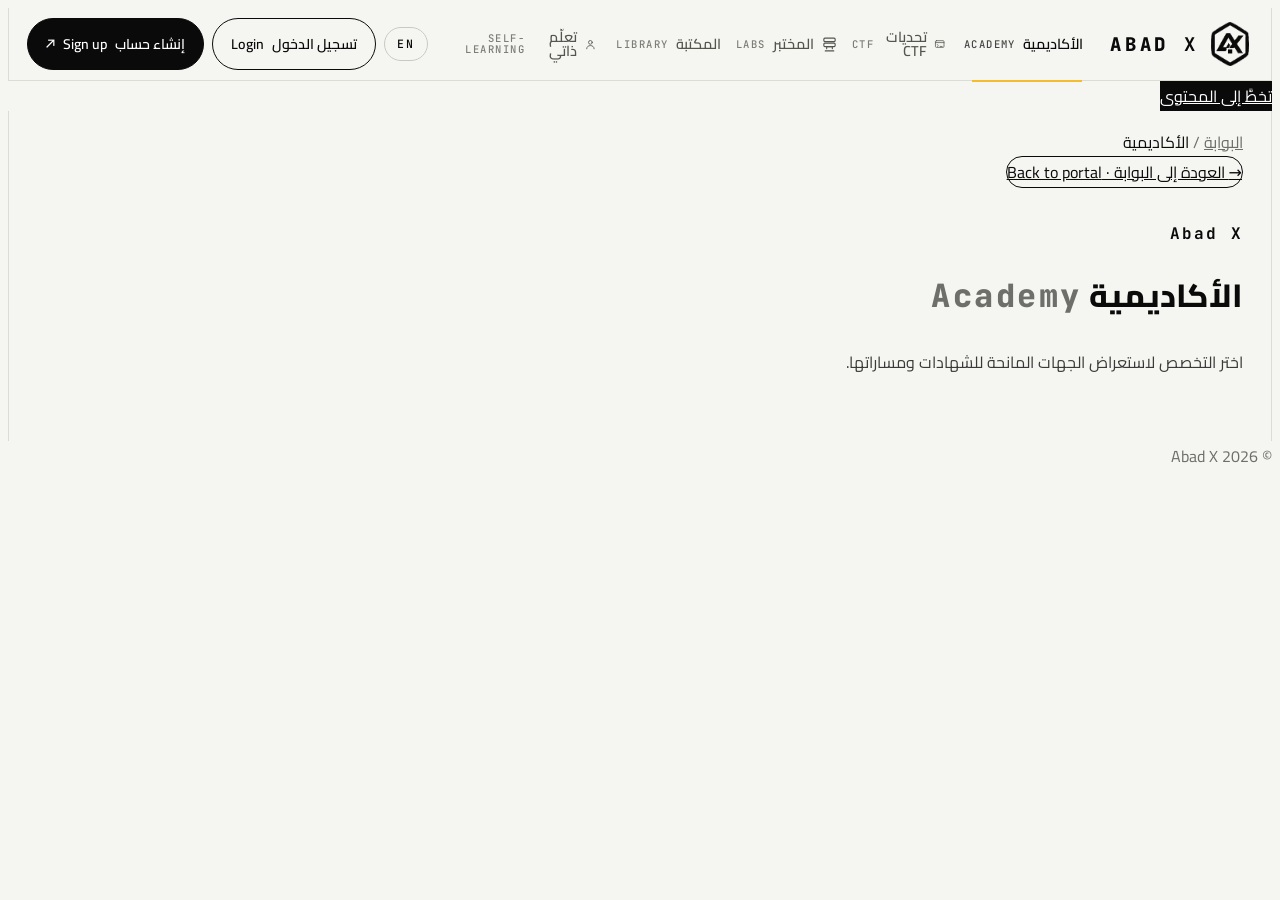
==== commit 8b492312: "Bump ?v=697de5d for topnav.css (bigger logo) + home hero cache-bust" ====
--- a/academy.html
+++ b/academy.html
@@ -1,6 +1,6 @@
-<!doctype html><html lang="ar" dir="rtl"><head><meta charset="utf-8"><script>(function(){try{var l=localStorage.getItem("abadx-lang")==="en"?"en":"ar";var h=document.documentElement;h.lang=l;h.dir=l==="en"?"ltr":"rtl";h.setAttribute("data-lang",l)}catch(e){}})()</script><link rel="stylesheet" href="assets/i18n.css"><link rel="stylesheet" href="assets/topnav.css?v=df6350b"><meta name="viewport" content="width=device-width,initial-scale=1">
+<!doctype html><html lang="ar" dir="rtl"><head><meta charset="utf-8"><script>(function(){try{var l=localStorage.getItem("abadx-lang")==="en"?"en":"ar";var h=document.documentElement;h.lang=l;h.dir=l==="en"?"ltr":"rtl";h.setAttribute("data-lang",l)}catch(e){}})()</script><link rel="stylesheet" href="assets/i18n.css"><link rel="stylesheet" href="assets/topnav.css?v=697de5d"><meta name="viewport" content="width=device-width,initial-scale=1">
 <title>Abad X | الأكاديمية</title><link rel="icon" href="assets/brand/favicon-32.png" sizes="32x32" type="image/png"><link rel="apple-touch-icon" href="assets/brand/favicon-180.png">
-<link href="https://fonts.googleapis.com/css2?family=JetBrains+Mono:wght@400;700&display=swap" rel="stylesheet"><link rel="stylesheet" href="assets/style.css"><link rel="stylesheet" href="assets/academy.css"><link rel="stylesheet" href="assets/theme-bw.css?v=bw4" data-theme="bw">
+<link href="https://fonts.googleapis.com/css2?family=JetBrains+Mono:wght@400;700&display=swap" rel="stylesheet"><link rel="stylesheet" href="assets/style.css"><link rel="stylesheet" href="assets/academy.css"><link rel="stylesheet" href="assets/theme-bw.css?v=accbd1d" data-theme="bw">
 </head><body data-ax-page="academy">
 <a class="skip" href="#main" data-i18n="common.skip">تخطَّ إلى المحتوى</a>
 <nav class="topbar" aria-label="مسار التنقل" data-i18n-aria="common.breadcrumb"><div class="crumb"><a href="portal.html" data-i18n="common.portal">البوابة</a> / <span aria-current="page" data-i18n="common.academy">الأكاديمية</span></div><a class="back" href="portal.html"><span class="arr" aria-hidden="true">→</span> العودة إلى البوابة · Back to portal</a></nav>
@@ -9,4 +9,4 @@
 <footer>© 2026 Abad X</footer>
 <script src="assets/academy-data.js?v=2"></script><script>
 document.getElementById('list').innerHTML=SPECIALTIES.map(s=>`<li><a class="sc" href="specialty.html?s=${s.id}">${emblem(s.icon)}<h2>${s.ar} <span class="en">${s.en}</span></h2><p>${s.dar}<span class="en">${s.den}</span></p><div class="meta"><span>${s.vendors.length} جهات · vendors</span><span class="go" aria-hidden="true">ENTER &gt;</span></div></a></li>`).join('');
-</script><script src="assets/topnav.js?v=df6350b"></script><script src="assets/i18n.js"></script></body></html>
+</script><script src="assets/topnav.js?v=accbd1d"></script><script src="assets/i18n.js"></script></body></html>
--- a/assets/topnav.css
+++ b/assets/topnav.css
@@ -83,3 +83,14 @@
 body.has-ax-nav .i18n-fab{display:none!important}
 /* the top nav carries its own AR/EN switch; hide the legacy floating one */
 body.has-ax-nav .abx-lang{display:none!important}
+/* bigger, clearly readable black logo: tight hexagon mark + ABAD X wordmark */
+.ax-topnav .ax-logo{gap:12px;padding:6px 4px}
+.ax-topnav .ax-logo img{content:url(brand/abadx-mark-black-tight.png)!important;height:44px!important;width:auto!important;filter:none!important}
+.ax-topnav .ax-logo span{font-size:1.18rem;letter-spacing:.2em;font-weight:800;color:#0A0A0A}
+.ax-topnav-inner{min-height:72px}
+.ax-tab.active::after{bottom:-16px}
+@media (max-width:900px){
+  .ax-topnav-inner{min-height:62px}
+  .ax-topnav .ax-logo img{height:34px!important}
+  .ax-topnav .ax-logo span{font-size:1rem;letter-spacing:.18em}
+}
